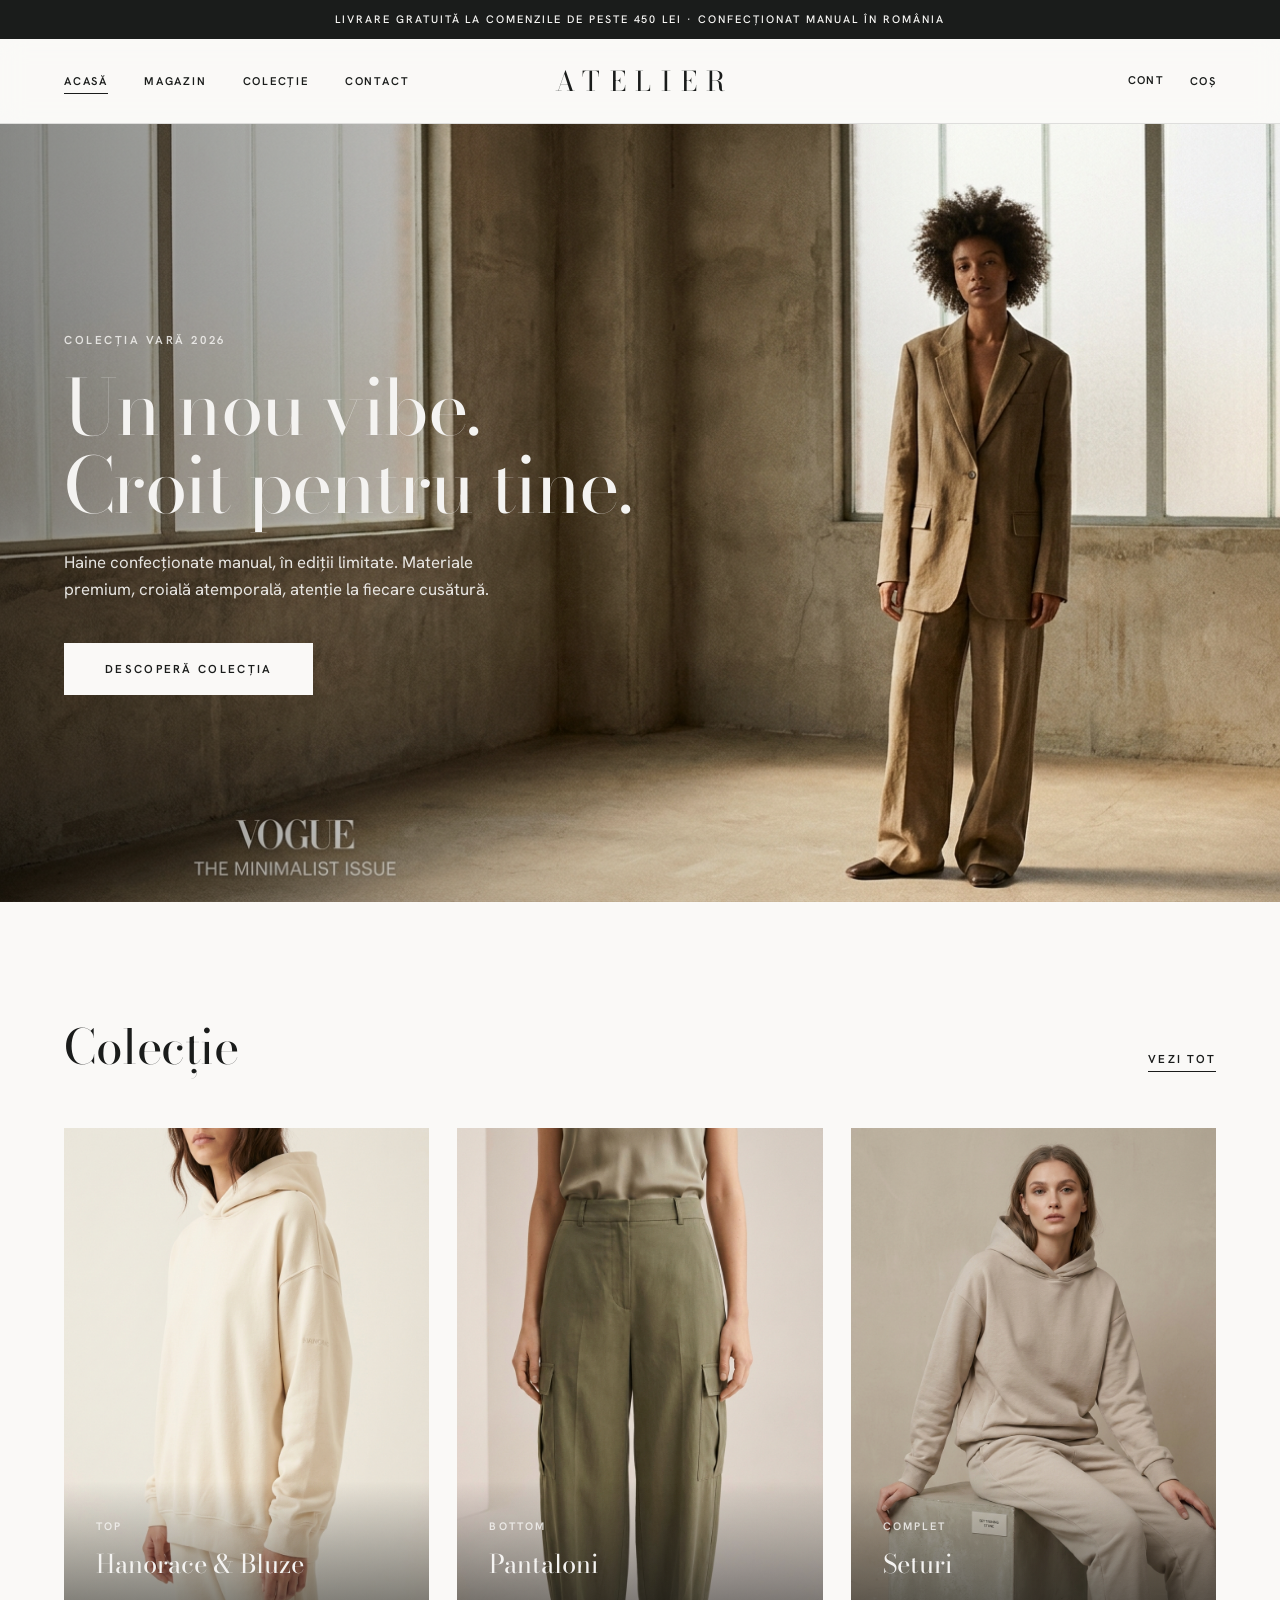
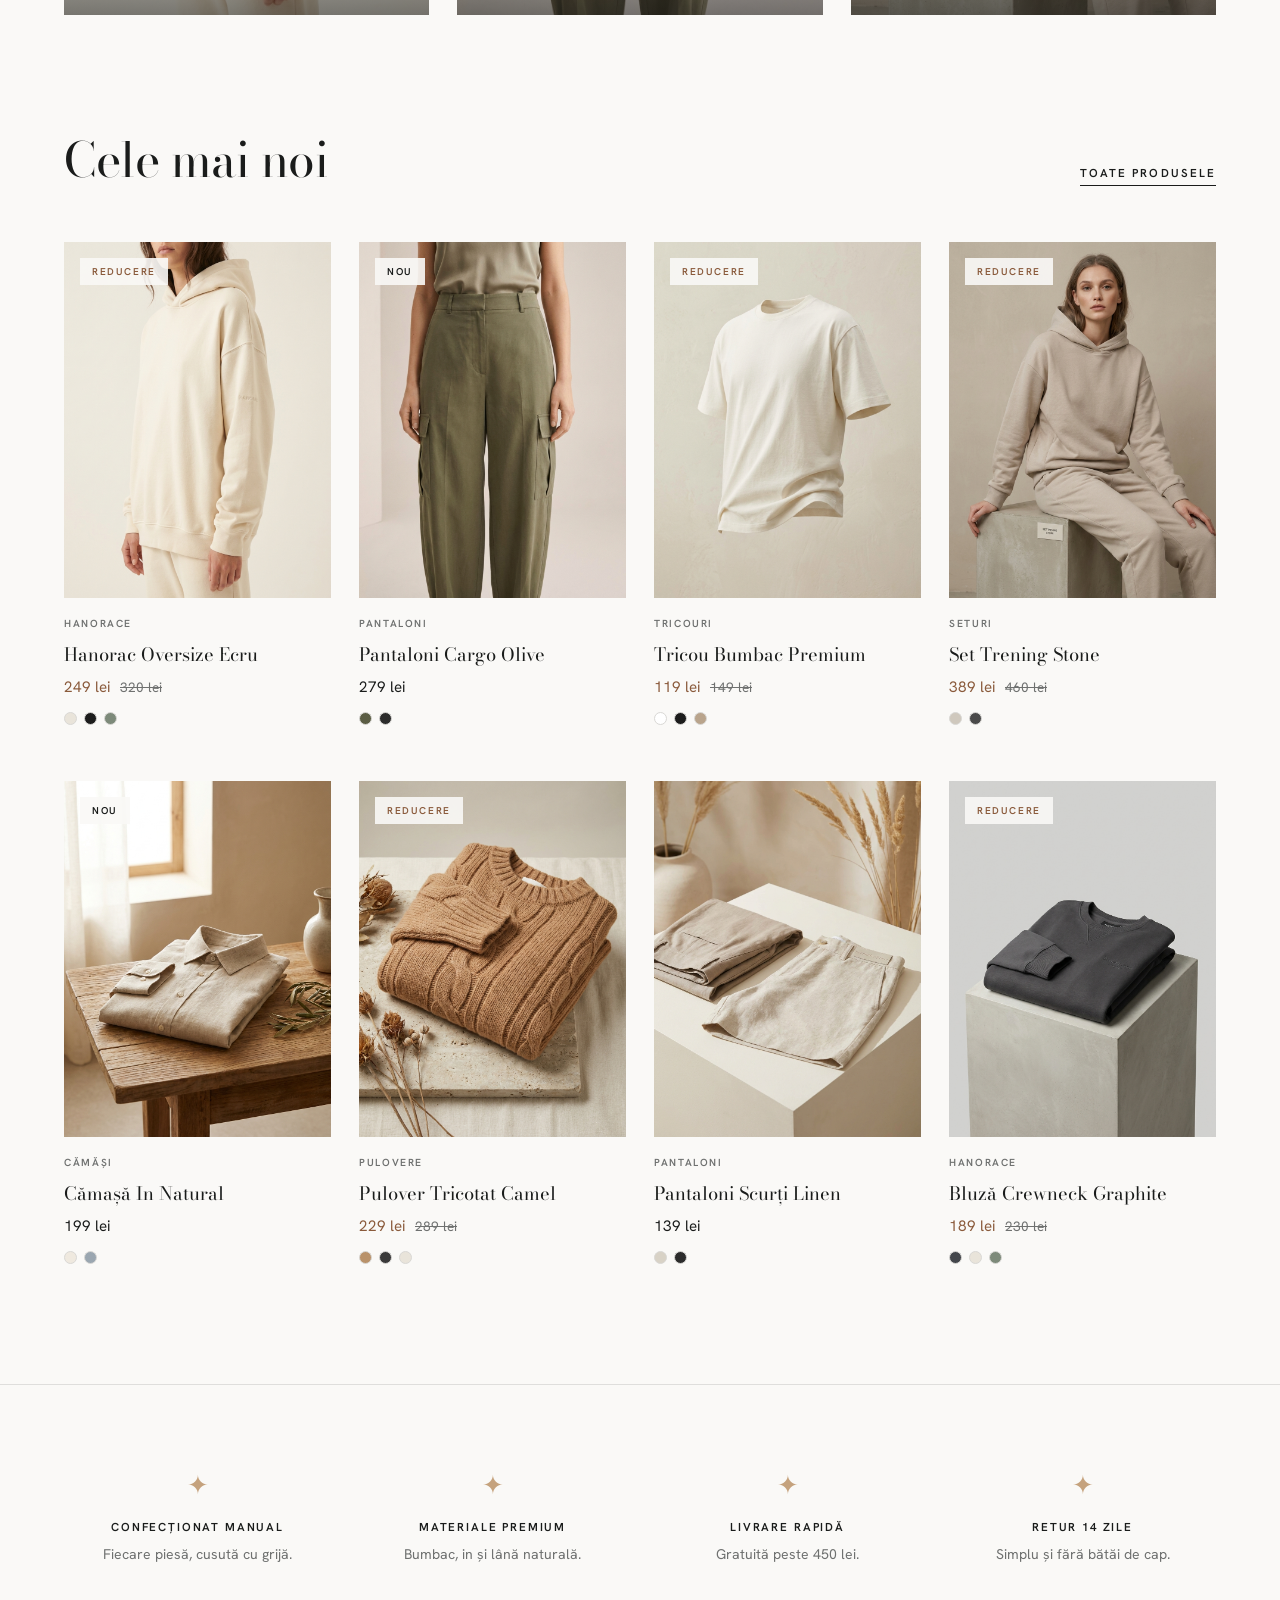
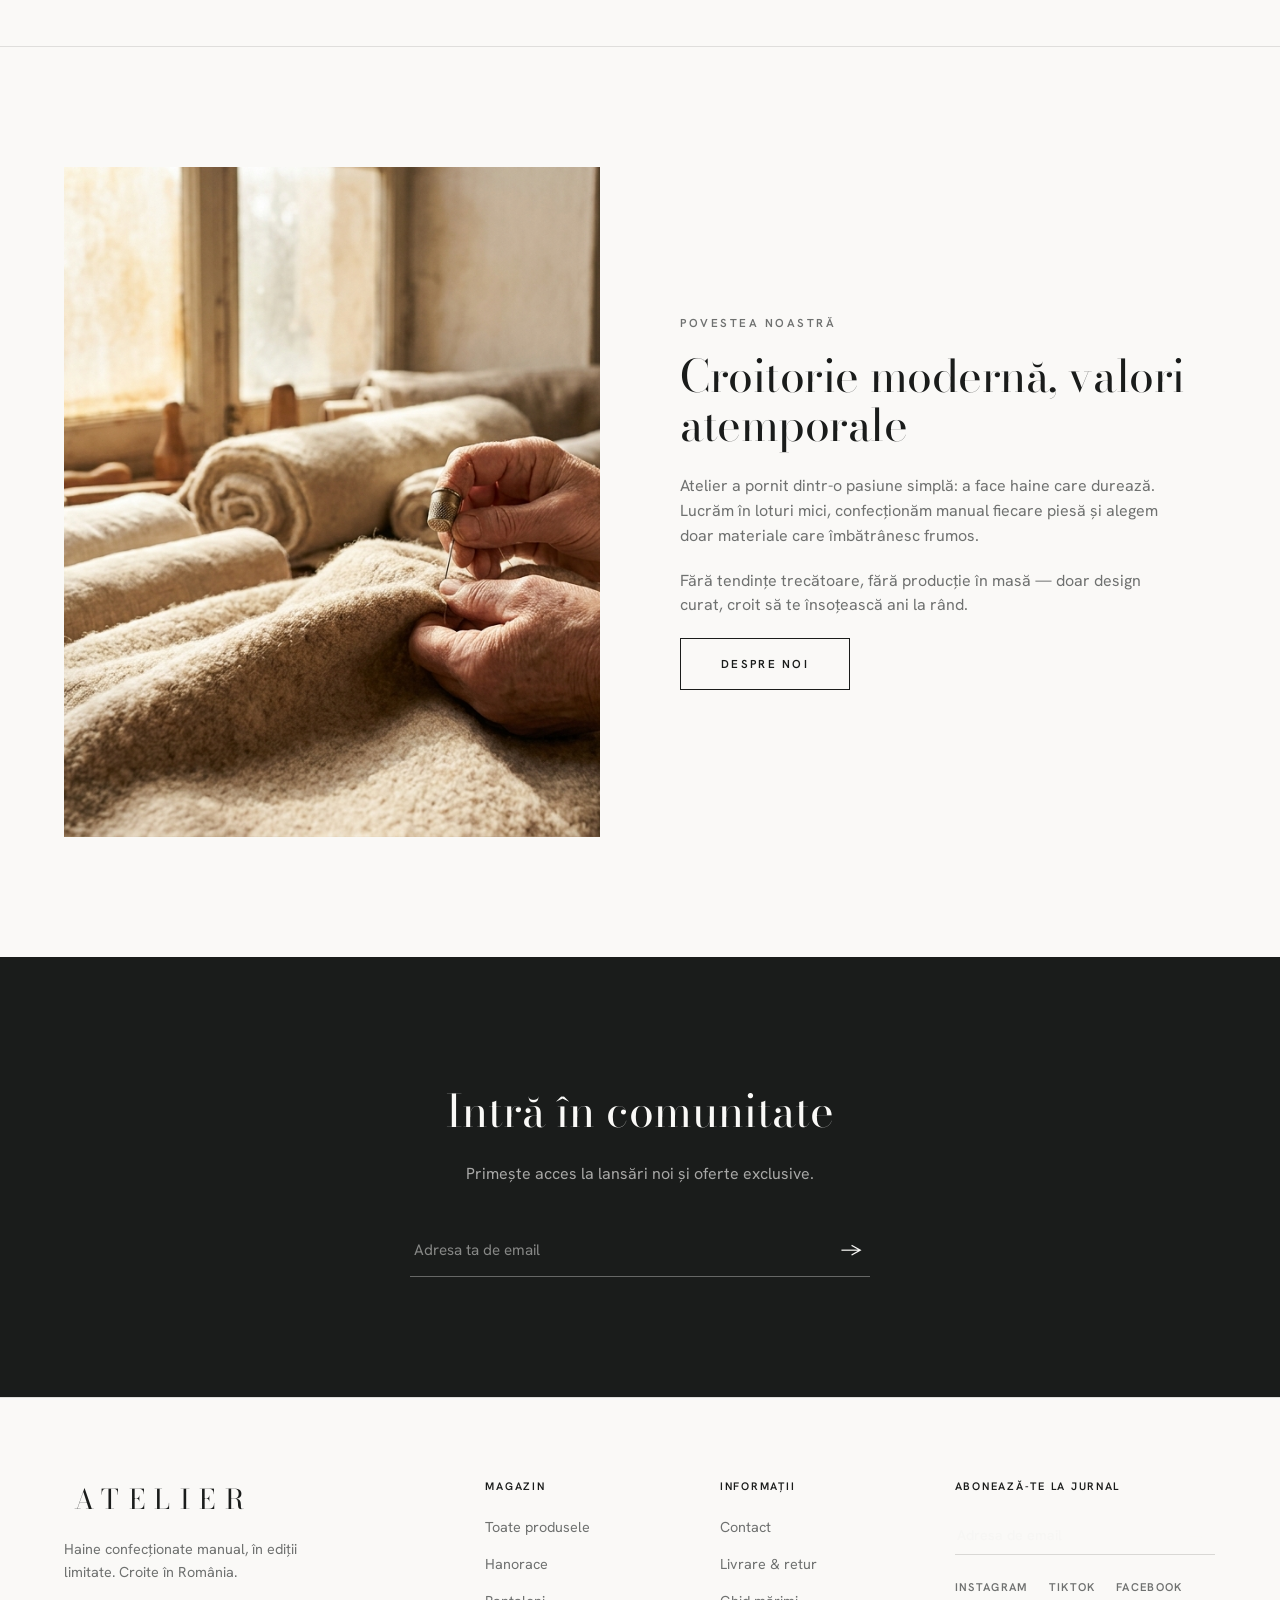
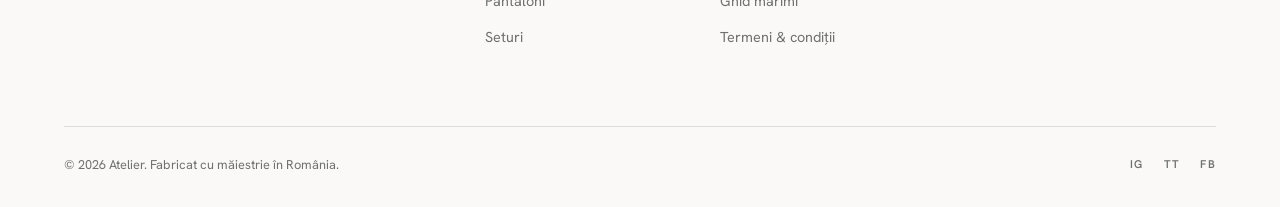
==== index.html @ ae687ff8 "Site Atelier - magazin de haine confectionate manual Design Quiet Luxury (Bodoni Moda + Hanken Grote" ====
<!DOCTYPE html>
<html lang="ro">
<head>
  <meta charset="UTF-8" />
  <meta name="viewport" content="width=device-width, initial-scale=1.0" />
  <title>ATELIER — Haine confecționate manual</title>
  <meta name="description" content="Haine confecționate manual, în ediții limitate. Quiet luxury, materiale premium, croială atemporală, fabricat în România." />
  <link rel="preconnect" href="https://fonts.googleapis.com" />
  <link rel="preconnect" href="https://fonts.gstatic.com" crossorigin />
  <link href="https://fonts.googleapis.com/css2?family=Bodoni+Moda:opsz,wght@6..96,400..700&family=Hanken+Grotesk:wght@400;500;600;700&display=swap" rel="stylesheet" />
  <link rel="stylesheet" href="css/style.css" />
</head>
<body>

  <div class="topbar">Livrare gratuită la comenzile de peste 450 lei · Confecționat manual în România</div>

  <header class="header">
    <div class="container nav">
      <button class="nav-toggle" aria-label="Meniu">☰</button>
      <nav>
        <ul class="nav-menu">
          <li><a href="index.html" class="active">Acasă</a></li>
          <li><a href="magazin.html">Magazin</a></li>
          <li><a href="index.html#colectie">Colecție</a></li>
          <li><a href="contact.html">Contact</a></li>
        </ul>
      </nav>
      <a href="index.html" class="logo">Atelier</a>
      <div class="nav-actions">
        <a href="#" aria-label="Cont">Cont</a>
        <button data-open-cart aria-label="Coș">Coș <span class="cart-count">0</span></button>
      </div>
    </div>
  </header>

  <!-- Hero -->
  <section class="hero">
    <div class="hero-img" style="background-image:url('images/hero.png')"></div>
    <div class="container">
      <div class="hero-content">
        <p class="eyebrow">Colecția Vară 2026</p>
        <h1 class="hero-title">Un nou vibe.<br>Croit pentru tine.</h1>
        <p class="hero-text">Haine confecționate manual, în ediții limitate. Materiale premium, croială atemporală, atenție la fiecare cusătură.</p>
        <a href="magazin.html" class="btn btn-on-dark">Descoperă colecția</a>
      </div>
    </div>
  </section>

  <!-- Categorii -->
  <section class="section" id="colectie">
    <div class="container">
      <div class="section-head">
        <h2 class="section-title">Colecție</h2>
        <a href="magazin.html" class="section-link">Vezi tot</a>
      </div>
      <div class="cat-grid">
        <a href="magazin.html" class="cat-card">
          <img src="images/p1-hanorac-ecru.png" alt="Hanorace & Bluze" />
          <div class="label"><span>Top</span><h3>Hanorace & Bluze</h3></div>
        </a>
        <a href="magazin.html" class="cat-card">
          <img src="images/p2-pantaloni-cargo-olive.png" alt="Pantaloni" />
          <div class="label"><span>Bottom</span><h3>Pantaloni</h3></div>
        </a>
        <a href="magazin.html" class="cat-card">
          <img src="images/p4-set-trening-stone.png" alt="Seturi" />
          <div class="label"><span>Complet</span><h3>Seturi</h3></div>
        </a>
      </div>
    </div>
  </section>

  <!-- Produse recomandate -->
  <section class="section" style="padding-top:0">
    <div class="container">
      <div class="section-head">
        <h2 class="section-title">Cele mai noi</h2>
        <a href="magazin.html" class="section-link">Toate produsele</a>
      </div>
      <div class="product-grid" id="featured-grid"></div>
    </div>
  </section>

  <!-- Bandă valori -->
  <section class="values">
    <div class="container" style="padding-top:64px;padding-bottom:64px">
      <div class="values-grid">
        <div class="value"><div class="ico">✦</div><h4>Confecționat manual</h4><p>Fiecare piesă, cusută cu grijă.</p></div>
        <div class="value"><div class="ico">✦</div><h4>Materiale premium</h4><p>Bumbac, in și lână naturală.</p></div>
        <div class="value"><div class="ico">✦</div><h4>Livrare rapidă</h4><p>Gratuită peste 450 lei.</p></div>
        <div class="value"><div class="ico">✦</div><h4>Retur 14 zile</h4><p>Simplu și fără bătăi de cap.</p></div>
      </div>
    </div>
  </section>

  <!-- Story -->
  <section class="section">
    <div class="container">
      <div class="story">
        <div class="story-media"><img src="images/atelier.png" alt="Atelierul nostru" /></div>
        <div class="story-text">
          <p class="eyebrow">Povestea noastră</p>
          <h2>Croitorie modernă, valori atemporale</h2>
          <p>Atelier a pornit dintr-o pasiune simplă: a face haine care durează. Lucrăm în loturi mici, confecționăm manual fiecare piesă și alegem doar materiale care îmbătrânesc frumos.</p>
          <p>Fără tendințe trecătoare, fără producție în masă — doar design curat, croit să te însoțească ani la rând.</p>
          <a href="contact.html" class="btn btn-light">Despre noi</a>
        </div>
      </div>
    </div>
  </section>

  <!-- Newsletter -->
  <section class="newsletter section">
    <div class="container">
      <h2 class="serif">Intră în comunitate</h2>
      <p>Primește acces la lansări noi și oferte exclusive.</p>
      <form class="newsletter-form">
        <input type="email" placeholder="Adresa ta de email" required />
        <button type="submit" aria-label="Abonează-te">→</button>
      </form>
    </div>
  </section>

  <!-- Footer -->
  <footer class="footer">
    <div class="container">
      <div class="footer-grid">
        <div class="footer-brand">
          <a href="index.html" class="logo">Atelier</a>
          <p>Haine confecționate manual, în ediții limitate. Croite în România.</p>
        </div>
        <div class="footer-col">
          <h4>Magazin</h4>
          <ul>
            <li><a href="magazin.html">Toate produsele</a></li>
            <li><a href="magazin.html">Hanorace</a></li>
            <li><a href="magazin.html">Pantaloni</a></li>
            <li><a href="magazin.html">Seturi</a></li>
          </ul>
        </div>
        <div class="footer-col">
          <h4>Informații</h4>
          <ul>
            <li><a href="contact.html">Contact</a></li>
            <li><a href="#">Livrare & retur</a></li>
            <li><a href="#">Ghid mărimi</a></li>
            <li><a href="#">Termeni & condiții</a></li>
          </ul>
        </div>
        <div class="footer-col">
          <h4>Abonează-te la jurnal</h4>
          <form class="newsletter-form footer-news-form">
            <input type="email" placeholder="Adresa de email" required />
            <button type="submit" aria-label="Abonează-te">→</button>
          </form>
          <div class="socials" style="margin-top:24px">
            <a href="#">Instagram</a><a href="#">TikTok</a><a href="#">Facebook</a>
          </div>
        </div>
      </div>
      <div class="footer-bottom">
        <span>© 2026 Atelier. Fabricat cu măiestrie în România.</span>
        <div class="socials"><a href="#">IG</a><a href="#">TT</a><a href="#">FB</a></div>
      </div>
    </div>
  </footer>

  <!-- Coș -->
  <div class="cart-overlay" id="cart-overlay" data-close-cart></div>
  <aside class="cart-drawer" id="cart-drawer" aria-label="Coș de cumpărături">
    <div class="cart-header">
      <h3>Coșul tău</h3>
      <button class="cart-close" data-close-cart aria-label="Închide">×</button>
    </div>
    <div class="cart-items" id="cart-items"></div>
    <div class="cart-footer">
      <div class="cart-total"><span>Total</span><span class="amount" id="cart-total">0 lei</span></div>
      <button class="btn btn-dark" id="checkout-btn">Finalizează comanda</button>
    </div>
  </aside>

  <script src="js/products.js"></script>
  <script src="js/main.js"></script>
</body>
</html>
---- css/style.css ----
/* =========================================================
   ATELIER — Quiet Luxury Editorial
   Design premium minimalist. Editează variabilele în :root.
   Fonturi: Bodoni Moda (titluri) + Hanken Grotesk (text/UI).
   ========================================================= */

:root {
  /* Culori */
  --color-bg: #faf9f7;          /* ecru */
  --color-bg-alt: #f1f0ee;      /* stone deschis */
  --color-panel: #efeeec;
  --color-text: #1a1c1b;        /* charcoal */
  --color-muted: #6f7170;
  --color-line: #d9d8d5;
  --color-line-soft: rgba(26, 28, 27, 0.12);
  --color-accent: #c5a27d;      /* camel */
  --color-olive: #8b8d7e;
  --color-dark: #1a1c1b;
  --color-sale: #8a5a3b;

  /* Tipografie */
  --font-serif: "Bodoni Moda", Georgia, "Times New Roman", serif;
  --font-sans: "Hanken Grotesk", -apple-system, "Segoe UI", sans-serif;
  --fs-base: 16px;

  /* Spațiere */
  --container: 1440px;
  --pad-x: 64px;
  --gap: 28px;
  --section-pad: 120px;

  /* Tranziții */
  --ease: 0.4s cubic-bezier(0.22, 1, 0.36, 1);
}

/* ----------------------- Reset ----------------------- */
*,
*::before,
*::after { box-sizing: border-box; margin: 0; padding: 0; }

html { font-size: var(--fs-base); scroll-behavior: smooth; }

body {
  font-family: var(--font-sans);
  color: var(--color-text);
  background: var(--color-bg);
  line-height: 1.55;
  -webkit-font-smoothing: antialiased;
  text-rendering: optimizeLegibility;
}

img { max-width: 100%; display: block; }
a { color: inherit; text-decoration: none; }
ul { list-style: none; }
button { font-family: inherit; cursor: pointer; border: none; background: none; color: inherit; }

/* ----------------------- Utilitare ----------------------- */
.container {
  width: 100%;
  max-width: var(--container);
  margin: 0 auto;
  padding: 0 var(--pad-x);
}

.section { padding: var(--section-pad) 0; }

.serif { font-family: var(--font-serif); font-weight: 400; }

.eyebrow {
  font-size: 0.72rem;
  font-weight: 600;
  letter-spacing: 0.22em;
  text-transform: uppercase;
  color: var(--color-muted);
}

.section-head {
  display: flex;
  align-items: flex-end;
  justify-content: space-between;
  margin-bottom: 56px;
  flex-wrap: wrap;
  gap: 16px;
}
.section-title {
  font-family: var(--font-serif);
  font-weight: 400;
  font-size: clamp(2rem, 4vw, 3rem);
  line-height: 1.05;
  letter-spacing: -0.01em;
}
.section-link {
  font-size: 0.72rem;
  font-weight: 600;
  letter-spacing: 0.18em;
  text-transform: uppercase;
  position: relative;
  padding-bottom: 4px;
}
.section-link::after {
  content: "";
  position: absolute;
  left: 0; bottom: 0;
  width: 100%; height: 1px;
  background: var(--color-text);
  transform: scaleX(1);
  transform-origin: right;
  transition: transform var(--ease);
}
.section-link:hover::after { transform: scaleX(0); }

/* ----------------------- Butoane ----------------------- */
.btn {
  display: inline-block;
  padding: 16px 40px;
  font-size: 0.72rem;
  font-weight: 600;
  letter-spacing: 0.2em;
  text-transform: uppercase;
  border: 1px solid var(--color-text);
  transition: background var(--ease), color var(--ease);
}
.btn-dark { background: var(--color-text); color: var(--color-bg); }
.btn-dark:hover { background: transparent; color: var(--color-text); }
.btn-light { background: transparent; color: var(--color-text); }
.btn-light:hover { background: var(--color-text); color: var(--color-bg); }
.btn-on-dark {
  background: var(--color-bg);
  color: var(--color-text);
  border-color: var(--color-bg);
}
.btn-on-dark:hover { background: transparent; color: var(--color-bg); }

/* ----------------------- Bara superioară (promo) ----------------------- */
.topbar {
  background: var(--color-text);
  color: var(--color-bg);
  text-align: center;
  font-size: 0.68rem;
  font-weight: 500;
  letter-spacing: 0.18em;
  text-transform: uppercase;
  padding: 11px 16px;
}

/* ----------------------- Header (logo centrat) ----------------------- */
.header {
  position: sticky;
  top: 0;
  z-index: 50;
  background: rgba(250, 249, 247, 0.85);
  backdrop-filter: blur(12px);
  border-bottom: 1px solid var(--color-line-soft);
}
.nav {
  display: grid;
  grid-template-columns: 1fr auto 1fr;
  align-items: center;
  height: 84px;
}
.nav-menu {
  display: flex;
  gap: 36px;
  justify-self: start;
}
.nav-menu a {
  font-size: 0.7rem;
  font-weight: 600;
  letter-spacing: 0.16em;
  text-transform: uppercase;
  position: relative;
  padding: 6px 0;
  transition: opacity var(--ease);
}
.nav-menu a::after {
  content: "";
  position: absolute;
  left: 0; bottom: 0;
  width: 0; height: 1px;
  background: var(--color-text);
  transition: width var(--ease);
}
.nav-menu a:hover::after,
.nav-menu a.active::after { width: 100%; }

.logo {
  font-family: var(--font-serif);
  font-weight: 400;
  font-size: 1.7rem;
  letter-spacing: 0.35em;
  text-transform: uppercase;
  text-indent: 0.35em;
  justify-self: center;
}

.nav-actions {
  display: flex;
  align-items: center;
  gap: 26px;
  justify-self: end;
}
.nav-actions button,
.nav-actions a {
  font-size: 0.7rem;
  font-weight: 600;
  letter-spacing: 0.12em;
  text-transform: uppercase;
  display: flex;
  align-items: center;
  gap: 7px;
  transition: opacity var(--ease);
}
.nav-actions button:hover,
.nav-actions a:hover { opacity: 0.55; }
.cart-count {
  font-size: 0.62rem;
  color: var(--color-muted);
}
.nav-toggle { display: none; font-size: 1.4rem; justify-self: start; }

/* ----------------------- Hero ----------------------- */
.hero {
  position: relative;
  height: calc(100vh - 84px - 38px);
  min-height: 560px;
  max-height: 820px;
  display: flex;
  align-items: center;
  overflow: hidden;
  background: var(--color-bg-alt);
}
.hero-img {
  position: absolute;
  inset: 0;
  background-size: cover;
  background-position: center 30%;
}
.hero-img::after {
  content: "";
  position: absolute;
  inset: 0;
  background: linear-gradient(90deg, rgba(0,0,0,0.45) 0%, rgba(0,0,0,0.15) 45%, transparent 75%);
}
.hero-content {
  position: relative;
  z-index: 2;
  max-width: 620px;
  color: #f4f3f1;
}
.hero-content .eyebrow { color: rgba(244, 243, 241, 0.85); }
.hero-title {
  font-family: var(--font-serif);
  font-weight: 400;
  font-size: clamp(2.8rem, 6vw, 5rem);
  line-height: 1.02;
  letter-spacing: -0.02em;
  margin: 20px 0 24px;
}
.hero-text {
  font-size: 1.05rem;
  line-height: 1.6;
  margin-bottom: 40px;
  max-width: 440px;
  color: rgba(244, 243, 241, 0.92);
}

/* ----------------------- Categorii ----------------------- */
.cat-grid {
  display: grid;
  grid-template-columns: repeat(3, 1fr);
  gap: var(--gap);
}
.cat-card {
  position: relative;
  aspect-ratio: 3 / 4;
  overflow: hidden;
  background: var(--color-bg-alt);
}
.cat-card img {
  position: absolute;
  inset: 0;
  width: 100%; height: 100%;
  object-fit: cover;
  transition: transform 0.9s var(--ease);
}
.cat-card:hover img { transform: scale(1.05); }
.cat-card .label {
  position: absolute;
  left: 0; bottom: 0;
  width: 100%;
  padding: 32px;
  background: linear-gradient(transparent, rgba(26,28,27,0.55));
  color: #f4f3f1;
}
.cat-card .label span {
  font-size: 0.68rem;
  font-weight: 600;
  letter-spacing: 0.2em;
  text-transform: uppercase;
  opacity: 0.85;
}
.cat-card .label h3 {
  font-family: var(--font-serif);
  font-weight: 400;
  font-size: 1.6rem;
  margin-top: 6px;
}

/* ----------------------- Grilă produse ----------------------- */
.product-grid {
  display: grid;
  grid-template-columns: repeat(4, 1fr);
  gap: 56px var(--gap);
}
.product-card { position: relative; }
.product-media {
  position: relative;
  aspect-ratio: 3 / 4;
  background: var(--color-bg-alt);
  overflow: hidden;
  margin-bottom: 18px;
}
.product-media img {
  position: absolute;
  inset: 0;
  width: 100%; height: 100%;
  object-fit: cover;
  transition: transform 0.9s var(--ease), opacity var(--ease);
}
.product-card:hover .product-media img { transform: scale(1.04); }
.product-media .ph {
  position: absolute;
  inset: 0;
  display: flex;
  align-items: center;
  justify-content: center;
  color: var(--color-muted);
  font-size: 0.75rem;
  letter-spacing: 0.1em;
  text-transform: uppercase;
  text-align: center;
  padding: 16px;
}
.badge {
  position: absolute;
  top: 16px;
  left: 16px;
  z-index: 2;
  font-size: 0.62rem;
  font-weight: 600;
  letter-spacing: 0.16em;
  text-transform: uppercase;
  color: var(--color-text);
  background: rgba(250, 249, 247, 0.9);
  padding: 6px 12px;
}
.badge.sale { color: var(--color-sale); }
.product-add {
  position: absolute;
  left: 16px;
  right: 16px;
  bottom: 16px;
  background: var(--color-text);
  color: var(--color-bg);
  text-align: center;
  padding: 14px;
  font-size: 0.66rem;
  font-weight: 600;
  letter-spacing: 0.18em;
  text-transform: uppercase;
  opacity: 0;
  transform: translateY(10px);
  transition: opacity var(--ease), transform var(--ease);
}
.product-card:hover .product-add { opacity: 1; transform: translateY(0); }

.product-info { text-align: left; }
.product-cat {
  font-size: 0.64rem;
  font-weight: 600;
  letter-spacing: 0.16em;
  text-transform: uppercase;
  color: var(--color-muted);
  margin-bottom: 8px;
}
.product-info h3 {
  font-family: var(--font-serif);
  font-weight: 400;
  font-size: 1.15rem;
  margin-bottom: 8px;
}
.product-price {
  font-size: 0.95rem;
  display: flex;
  gap: 10px;
  align-items: baseline;
}
.product-price .old {
  color: var(--color-muted);
  text-decoration: line-through;
  font-size: 0.85rem;
}
.product-price .sale { color: var(--color-sale); }
.swatches { display: flex; gap: 7px; margin-top: 12px; }
.swatch {
  width: 13px; height: 13px;
  border-radius: 50%;
  border: 1px solid var(--color-line);
}

/* ----------------------- Bandă valori ----------------------- */
.values {
  border-top: 1px solid var(--color-line-soft);
  border-bottom: 1px solid var(--color-line-soft);
}
.values-grid {
  display: grid;
  grid-template-columns: repeat(4, 1fr);
  gap: var(--gap);
}
.value { text-align: center; padding: 16px; }
.value .ico {
  font-family: var(--font-serif);
  font-size: 1.6rem;
  color: var(--color-accent);
  margin-bottom: 14px;
}
.value h4 {
  font-size: 0.72rem;
  font-weight: 600;
  letter-spacing: 0.16em;
  text-transform: uppercase;
  margin-bottom: 8px;
}
.value p { font-size: 0.88rem; color: var(--color-muted); }

/* ----------------------- Story / Despre ----------------------- */
.story {
  display: grid;
  grid-template-columns: 1fr 1fr;
  align-items: center;
  gap: 80px;
}
.story-media { aspect-ratio: 4 / 5; overflow: hidden; background: var(--color-bg-alt); }
.story-media img { width: 100%; height: 100%; object-fit: cover; }
.story-text h2 {
  font-family: var(--font-serif);
  font-weight: 400;
  font-size: clamp(2rem, 3.5vw, 2.8rem);
  line-height: 1.1;
  letter-spacing: -0.01em;
  margin: 18px 0 24px;
}
.story-text p { color: var(--color-muted); margin-bottom: 20px; max-width: 480px; }

/* ----------------------- Newsletter ----------------------- */
.newsletter {
  background: var(--color-text);
  color: var(--color-bg);
  text-align: center;
}
.newsletter h2 {
  font-family: var(--font-serif);
  font-weight: 400;
  font-size: clamp(2rem, 3.5vw, 2.8rem);
  margin-bottom: 16px;
}
.newsletter p { color: rgba(244, 243, 241, 0.65); margin-bottom: 36px; }
.newsletter-form {
  display: flex;
  max-width: 460px;
  margin: 0 auto;
  border-bottom: 1px solid rgba(244, 243, 241, 0.35);
}
.newsletter-form input {
  flex: 1;
  padding: 14px 4px;
  border: none;
  background: transparent;
  color: var(--color-bg);
  font-family: inherit;
  font-size: 0.95rem;
}
.newsletter-form input::placeholder { color: rgba(244, 243, 241, 0.5); }
.newsletter-form input:focus { outline: none; }
.newsletter-form button {
  padding: 14px 8px;
  color: var(--color-bg);
  font-size: 1.2rem;
}

/* ----------------------- Footer ----------------------- */
.footer {
  background: var(--color-bg);
  border-top: 1px solid var(--color-line-soft);
  padding: 80px 0 32px;
}
.footer-grid {
  display: grid;
  grid-template-columns: 2fr 1fr 1fr 1.4fr;
  gap: 48px;
  margin-bottom: 64px;
}
.footer-brand .logo { justify-self: start; margin-bottom: 18px; display: inline-block; }
.footer-brand p { color: var(--color-muted); font-size: 0.9rem; max-width: 280px; }
.footer-col h4 {
  font-size: 0.68rem;
  font-weight: 600;
  letter-spacing: 0.16em;
  text-transform: uppercase;
  margin-bottom: 20px;
}
.footer-col ul li { margin-bottom: 12px; }
.footer-col a { font-size: 0.9rem; color: var(--color-muted); transition: color var(--ease); }
.footer-col a:hover { color: var(--color-text); }
.footer-news-form {
  display: flex;
  border-bottom: 1px solid var(--color-line);
  max-width: 260px;
}
.footer-news-form input {
  flex: 1;
  padding: 8px 2px;
  border: none;
  background: transparent;
  font-family: inherit;
  font-size: 0.88rem;
  color: var(--color-text);
}
.footer-news-form input:focus { outline: none; }
.footer-news-form button { padding: 8px; font-size: 1.1rem; }
.footer-bottom {
  display: flex;
  justify-content: space-between;
  align-items: center;
  padding-top: 28px;
  border-top: 1px solid var(--color-line-soft);
  font-size: 0.8rem;
  color: var(--color-muted);
  flex-wrap: wrap;
  gap: 12px;
}
.socials { display: flex; gap: 20px; }
.socials a { font-size: 0.7rem; font-weight: 600; letter-spacing: 0.12em; text-transform: uppercase; }

/* ----------------------- Coș (drawer) ----------------------- */
.cart-overlay {
  position: fixed; inset: 0;
  background: rgba(26, 28, 27, 0.4);
  backdrop-filter: blur(2px);
  opacity: 0; visibility: hidden;
  transition: opacity var(--ease);
  z-index: 100;
}
.cart-overlay.open { opacity: 1; visibility: visible; }
.cart-drawer {
  position: fixed; top: 0; right: 0;
  width: 420px; max-width: 92vw; height: 100%;
  background: var(--color-bg);
  z-index: 101;
  transform: translateX(100%);
  transition: transform var(--ease);
  display: flex;
  flex-direction: column;
}
.cart-drawer.open { transform: translateX(0); }
.cart-header {
  display: flex;
  justify-content: space-between;
  align-items: center;
  padding: 28px;
  border-bottom: 1px solid var(--color-line-soft);
}
.cart-header h3 {
  font-size: 0.78rem;
  font-weight: 600;
  letter-spacing: 0.18em;
  text-transform: uppercase;
}
.cart-close { font-size: 1.6rem; line-height: 1; }
.cart-items { flex: 1; overflow-y: auto; padding: 12px 28px; }
.cart-item {
  display: grid;
  grid-template-columns: 64px 1fr auto;
  gap: 16px;
  padding: 20px 0;
  border-bottom: 1px solid var(--color-line-soft);
}
.cart-item .thumb { width: 64px; height: 82px; object-fit: cover; background: var(--color-bg-alt); }
.cart-item h4 { font-family: var(--font-serif); font-weight: 400; font-size: 1rem; margin-bottom: 5px; }
.cart-item .meta { font-size: 0.78rem; color: var(--color-muted); }
.cart-item .qty { display: flex; align-items: center; gap: 10px; margin-top: 12px; font-size: 0.9rem; }
.cart-item .qty button {
  width: 26px; height: 26px;
  border: 1px solid var(--color-line);
  font-size: 0.9rem;
  transition: border-color var(--ease);
}
.cart-item .qty button:hover { border-color: var(--color-text); }
.cart-item .remove {
  font-size: 0.68rem;
  letter-spacing: 0.1em;
  text-transform: uppercase;
  color: var(--color-muted);
  align-self: start;
  transition: color var(--ease);
}
.cart-item .remove:hover { color: var(--color-sale); }
.cart-empty { text-align: center; color: var(--color-muted); padding: 80px 0; font-size: 0.92rem; }
.cart-footer { padding: 28px; border-top: 1px solid var(--color-line-soft); }
.cart-total {
  display: flex;
  justify-content: space-between;
  align-items: baseline;
  font-size: 0.95rem;
  margin-bottom: 20px;
}
.cart-total .amount { font-family: var(--font-serif); font-size: 1.4rem; }
.cart-footer .btn { width: 100%; text-align: center; }

/* ----------------------- Antet pagini ----------------------- */
.page-head { text-align: center; padding: 80px 0 24px; }
.page-head h1 {
  font-family: var(--font-serif);
  font-weight: 400;
  font-size: clamp(2.6rem, 6vw, 4.5rem);
  line-height: 1.02;
  letter-spacing: -0.01em;
}
.page-head p { color: var(--color-muted); margin-top: 14px; max-width: 480px; margin-left: auto; margin-right: auto; }

/* ----------------------- Filtre shop ----------------------- */
.filters {
  display: flex;
  gap: 28px;
  flex-wrap: wrap;
  justify-content: center;
  margin: 40px 0 64px;
}
.filter-btn {
  font-size: 0.7rem;
  font-weight: 600;
  letter-spacing: 0.16em;
  text-transform: uppercase;
  color: var(--color-muted);
  padding-bottom: 6px;
  position: relative;
  transition: color var(--ease);
}
.filter-btn::after {
  content: "";
  position: absolute;
  left: 0; bottom: 0;
  width: 0; height: 1px;
  background: var(--color-text);
  transition: width var(--ease);
}
.filter-btn:hover { color: var(--color-text); }
.filter-btn.active { color: var(--color-text); }
.filter-btn.active::after { width: 100%; }

/* ----------------------- Pagina contact ----------------------- */
.contact-grid {
  display: grid;
  grid-template-columns: 1fr 1fr;
  gap: 80px;
  padding: 40px 0 var(--section-pad);
}
.contact-left h1 {
  font-family: var(--font-serif);
  font-weight: 400;
  font-size: clamp(2.6rem, 6vw, 4.5rem);
  line-height: 1.02;
  letter-spacing: -0.02em;
  margin-bottom: 24px;
}
.contact-left > p { color: var(--color-muted); max-width: 380px; margin-bottom: 40px; }
.contact-info .block { margin-bottom: 28px; }
.contact-info h4 {
  font-size: 0.66rem;
  font-weight: 600;
  letter-spacing: 0.18em;
  text-transform: uppercase;
  color: var(--color-muted);
  margin-bottom: 8px;
}
.contact-info p { font-size: 0.98rem; }
.contact-form-wrap { background: var(--color-panel); padding: 48px; }
.form-row { margin-bottom: 32px; }
.form-row label {
  display: block;
  font-size: 0.64rem;
  font-weight: 600;
  letter-spacing: 0.18em;
  text-transform: uppercase;
  color: var(--color-muted);
  margin-bottom: 12px;
}
.form-row input,
.form-row textarea {
  width: 100%;
  padding: 8px 0;
  border: none;
  border-bottom: 1px solid var(--color-line);
  background: transparent;
  font-family: inherit;
  font-size: 1rem;
  color: var(--color-text);
}
.form-row input:focus,
.form-row textarea:focus { outline: none; border-color: var(--color-text); }
.form-row textarea { resize: vertical; min-height: 90px; }

/* ----------------------- Toast ----------------------- */
.toast {
  position: fixed;
  bottom: 28px;
  left: 50%;
  transform: translateX(-50%) translateY(120px);
  background: var(--color-text);
  color: var(--color-bg);
  padding: 16px 28px;
  font-size: 0.8rem;
  letter-spacing: 0.08em;
  z-index: 200;
  transition: transform var(--ease);
}
.toast.show { transform: translateX(-50%) translateY(0); }

/* ----------------------- Responsive ----------------------- */
@media (max-width: 1100px) {
  :root { --pad-x: 40px; --section-pad: 96px; }
  .product-grid { grid-template-columns: repeat(3, 1fr); }
  .footer-grid { grid-template-columns: 1fr 1fr; }
}

@media (max-width: 860px) {
  :root { --pad-x: 24px; --section-pad: 72px; }
  .nav { grid-template-columns: 1fr auto 1fr; height: 70px; }
  .nav-menu {
    position: fixed;
    top: 70px; left: 0;
    width: 100%;
    background: var(--color-bg);
    flex-direction: column;
    gap: 0;
    padding: 8px 24px 16px;
    border-bottom: 1px solid var(--color-line-soft);
    transform: translateY(-130%);
    transition: transform var(--ease);
    z-index: 40;
  }
  .nav-menu.open { transform: translateY(0); }
  .nav-menu a { padding: 16px 0; border-bottom: 1px solid var(--color-line-soft); }
  .nav-toggle { display: block; }
  .logo { font-size: 1.4rem; }
  .nav-actions { gap: 18px; }
  .story { grid-template-columns: 1fr; gap: 40px; }
  .contact-grid { grid-template-columns: 1fr; gap: 48px; }
  .contact-form-wrap { padding: 32px 24px; }
  .cat-grid { grid-template-columns: 1fr; }
  .product-grid { grid-template-columns: repeat(2, 1fr); gap: 40px 20px; }
  .values-grid { grid-template-columns: 1fr 1fr; gap: 40px 16px; }
  .footer-grid { grid-template-columns: 1fr; gap: 36px; }
  .newsletter-form { flex-direction: row; }
}

@media (max-width: 460px) {
  .product-grid { grid-template-columns: 1fr; }
  .nav-actions a[aria-label="Cont"] { display: none; }
}
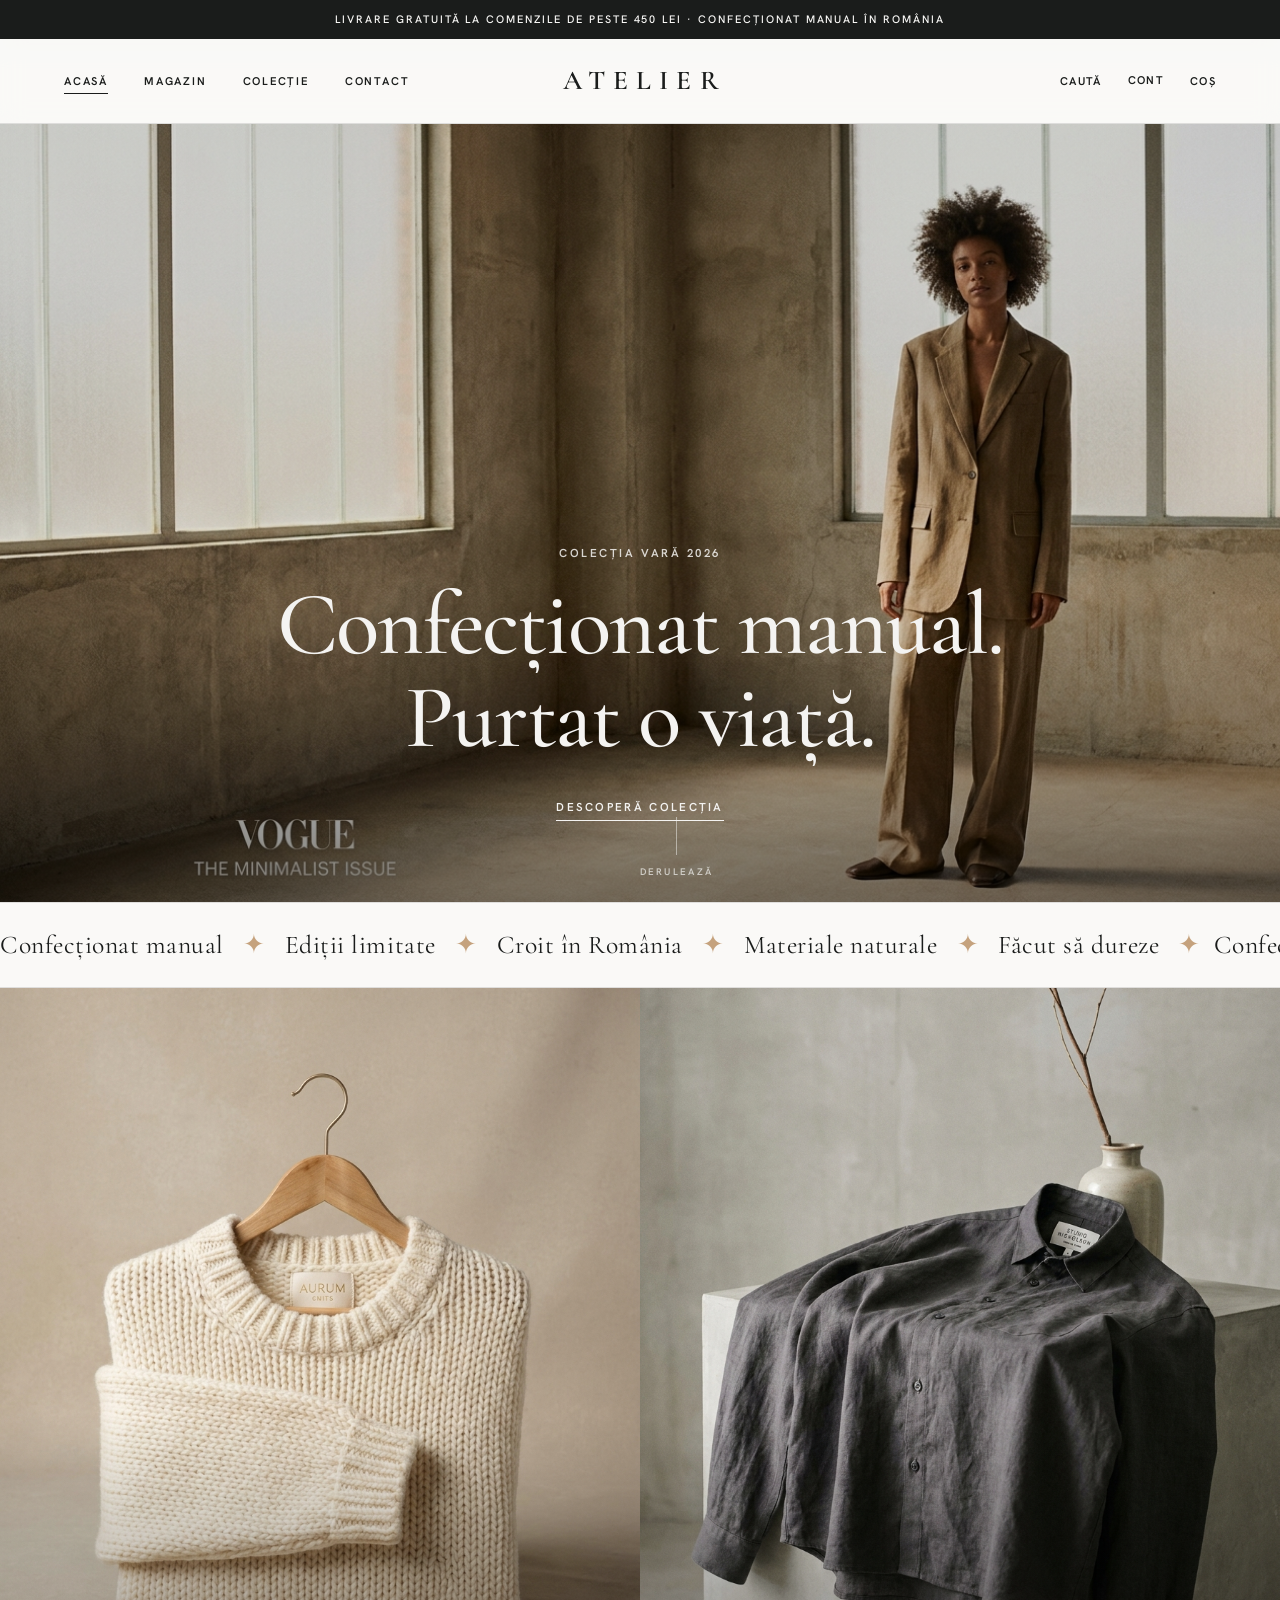
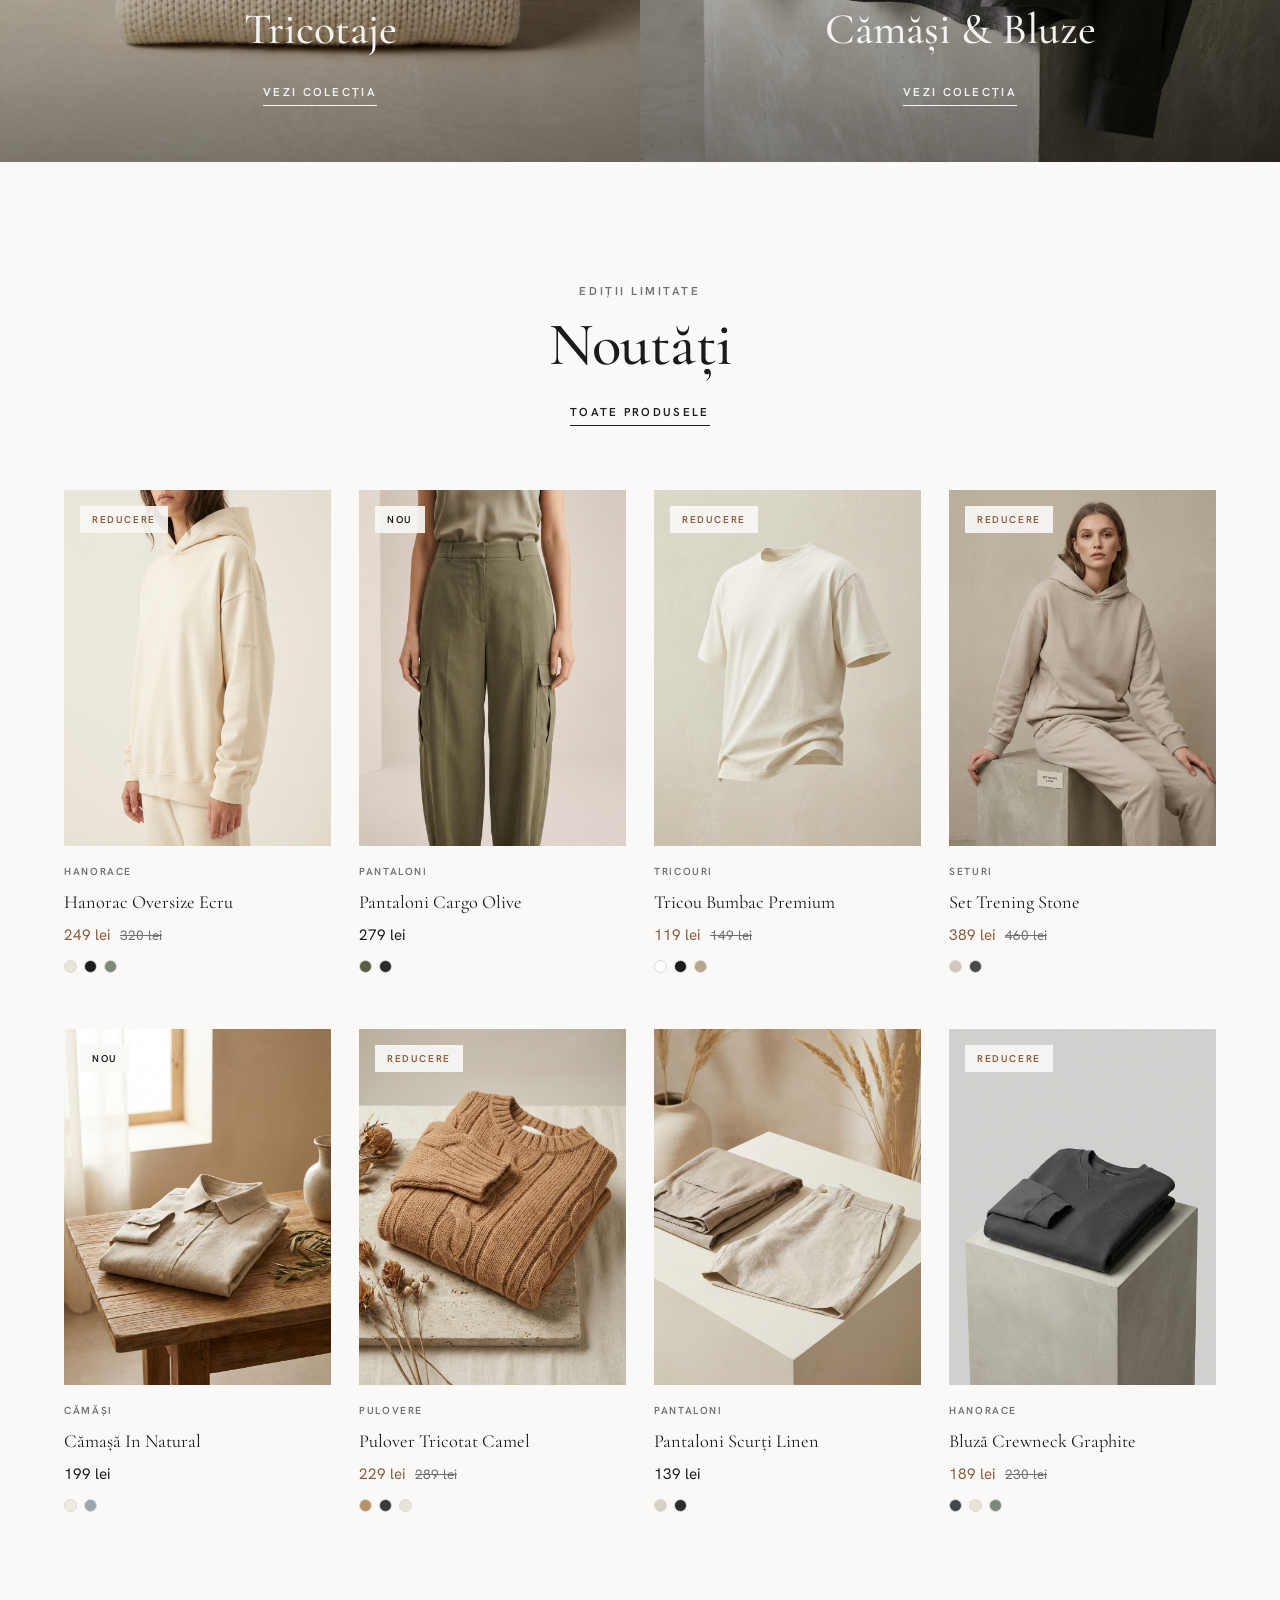
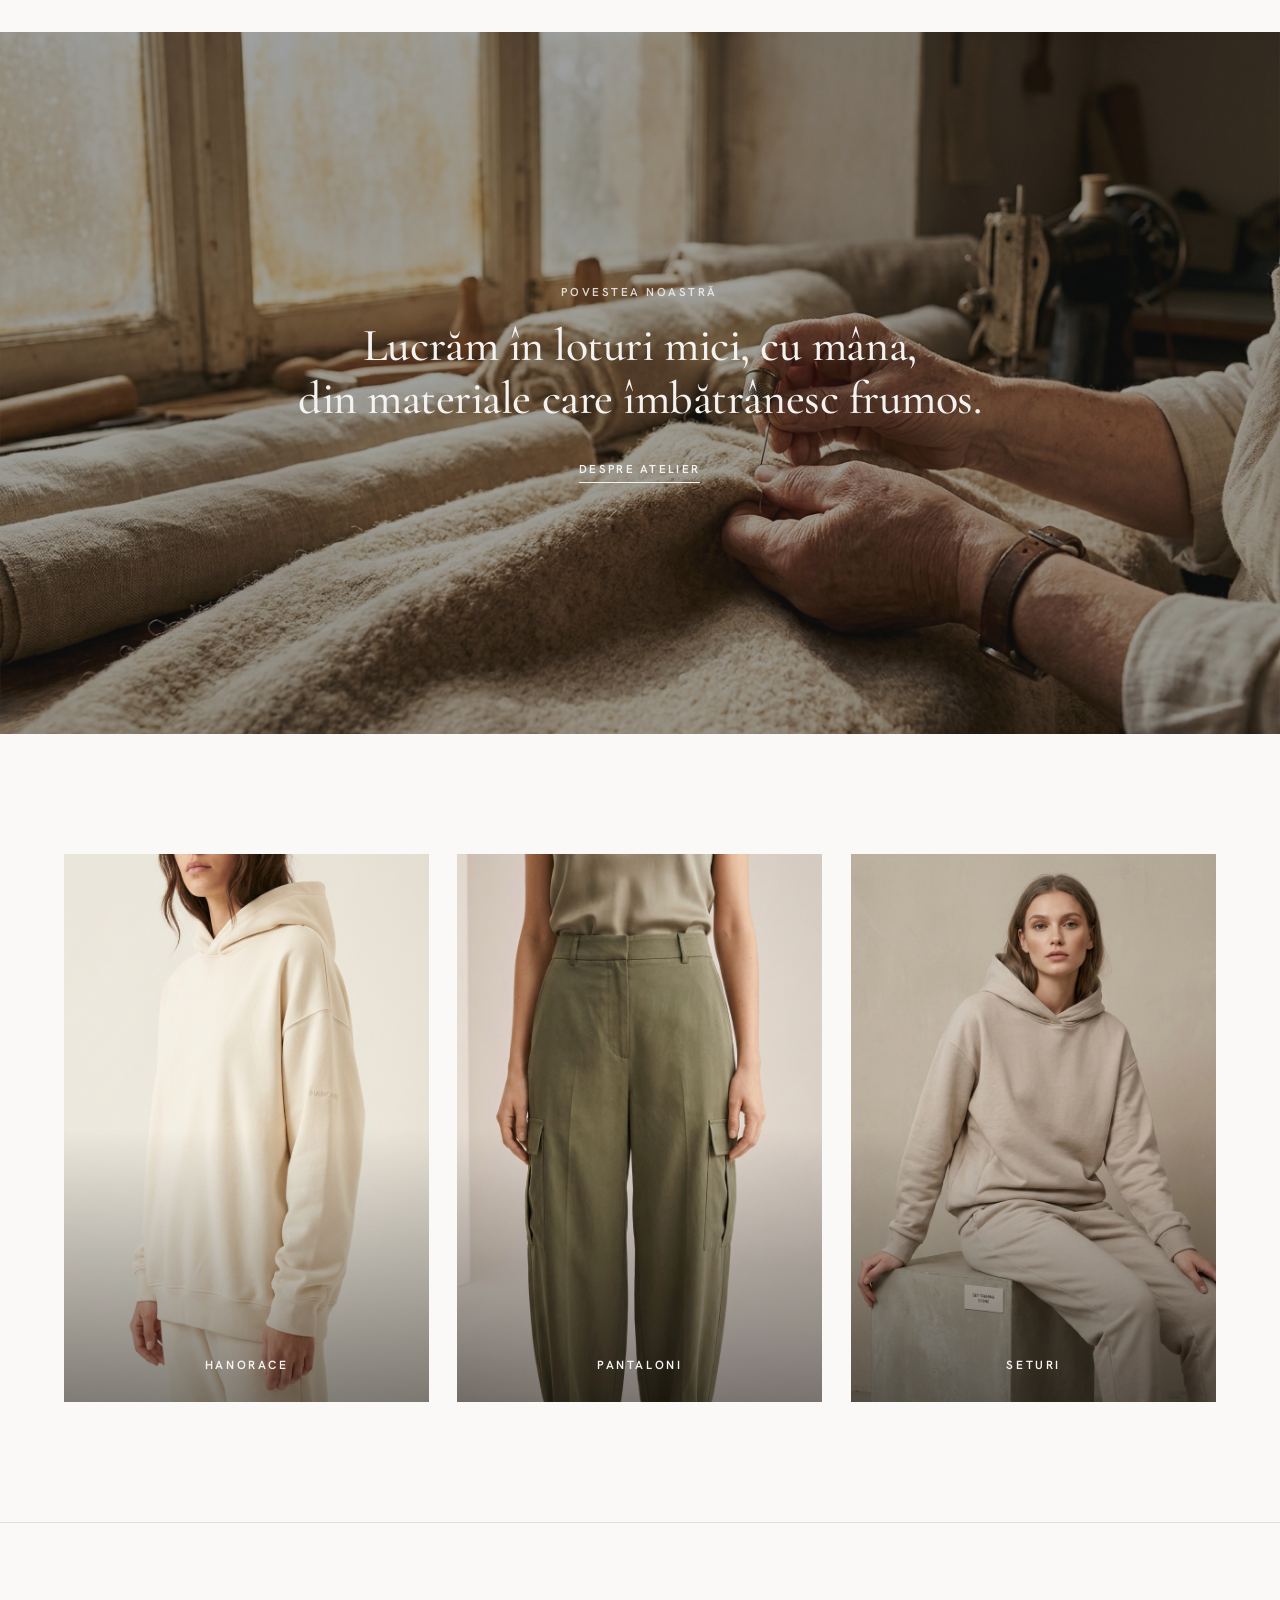
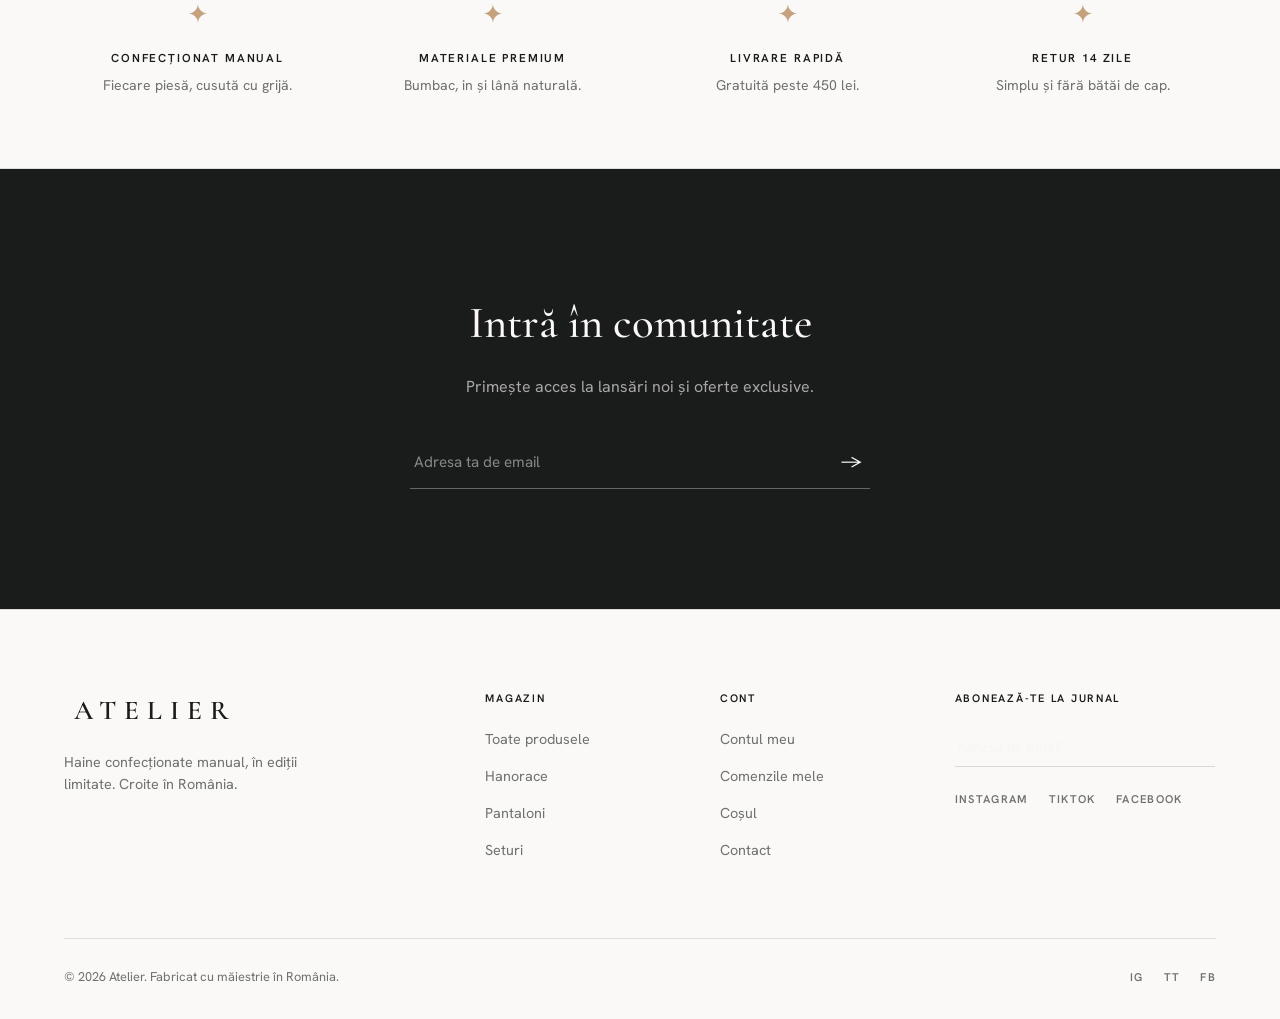
==== commit 00c7d7c2: "Actualizare magazin: pagini noi, stiluri, animatii si autentificare" ====
--- a/index.html
+++ b/index.html
@@ -7,179 +7,121 @@
   <meta name="description" content="Haine confecționate manual, în ediții limitate. Quiet luxury, materiale premium, croială atemporală, fabricat în România." />
   <link rel="preconnect" href="https://fonts.googleapis.com" />
   <link rel="preconnect" href="https://fonts.gstatic.com" crossorigin />
-  <link href="https://fonts.googleapis.com/css2?family=Bodoni+Moda:opsz,wght@6..96,400..700&family=Hanken+Grotesk:wght@400;500;600;700&display=swap" rel="stylesheet" />
-  <link rel="stylesheet" href="css/style.css" />
+  <link href="https://fonts.googleapis.com/css2?family=Cormorant+Garamond:wght@400;500;600;700&family=Hanken+Grotesk:wght@400;500;600;700&display=swap" rel="stylesheet" />
+  <link rel="stylesheet" href="css/style.css?v=11" />
 </head>
-<body>
+<body data-page="acasa">
 
-  <div class="topbar">Livrare gratuită la comenzile de peste 450 lei · Confecționat manual în România</div>
+  <!-- Hero editorial fullscreen -->
+  <section class="hero hero--editorial">
+    <div class="hero-img" style="background-image:url('images/hero.png')"></div>
+    <div class="hero-inner">
+      <p class="eyebrow hero-eyebrow">Colecția Vară 2026</p>
+      <h1 class="hero-title">
+        <span class="line"><span>Confecționat manual.</span></span>
+        <span class="line"><span>Purtat o viață.</span></span>
+      </h1>
+      <a href="magazin.html" class="text-link text-link--light hero-cta">Descoperă colecția</a>
+    </div>
+    <span class="hero-scroll" aria-hidden="true"><i></i>Derulează</span>
+  </section>
 
-  <header class="header">
-    <div class="container nav">
-      <button class="nav-toggle" aria-label="Meniu">☰</button>
-      <nav>
-        <ul class="nav-menu">
-          <li><a href="index.html" class="active">Acasă</a></li>
-          <li><a href="magazin.html">Magazin</a></li>
-          <li><a href="index.html#colectie">Colecție</a></li>
-          <li><a href="contact.html">Contact</a></li>
-        </ul>
-      </nav>
-      <a href="index.html" class="logo">Atelier</a>
-      <div class="nav-actions">
-        <a href="#" aria-label="Cont">Cont</a>
-        <button data-open-cart aria-label="Coș">Coș <span class="cart-count">0</span></button>
+  <!-- Marquee cald -->
+  <div class="marquee" aria-hidden="true">
+    <div class="marquee-track">
+      <span>Confecționat manual <i>✦</i> Ediții limitate <i>✦</i> Croit în România <i>✦</i> Materiale naturale <i>✦</i> Făcut să dureze <i>✦</i></span>
+      <span>Confecționat manual <i>✦</i> Ediții limitate <i>✦</i> Croit în România <i>✦</i> Materiale naturale <i>✦</i> Făcut să dureze <i>✦</i></span>
+    </div>
+  </div>
+
+  <!-- Split editorial: două panouri full-height -->
+  <section class="ed-split" data-stagger="160">
+    <a href="magazin.html" class="ed-pane reveal-clip" data-reveal>
+      <img src="images/p12-pulover-lana-off-white.png" alt="Tricotaje" />
+      <div class="ed-pane-cap">
+        <h2>Tricotaje</h2>
+        <span class="text-link text-link--light">Vezi colecția</span>
       </div>
-    </div>
-  </header>
+    </a>
+    <a href="magazin.html" class="ed-pane reveal-clip" data-reveal>
+      <img src="images/p11-camasa-oversize-charcoal.png" alt="Cămăși & Bluze" />
+      <div class="ed-pane-cap">
+        <h2>Cămăși &amp; Bluze</h2>
+        <span class="text-link text-link--light">Vezi colecția</span>
+      </div>
+    </a>
+  </section>
 
-  <!-- Hero -->
-  <section class="hero">
-    <div class="hero-img" style="background-image:url('images/hero.png')"></div>
+  <!-- Noutăți -->
+  <section class="section ed-section">
     <div class="container">
-      <div class="hero-content">
-        <p class="eyebrow">Colecția Vară 2026</p>
-        <h1 class="hero-title">Un nou vibe.<br>Croit pentru tine.</h1>
-        <p class="hero-text">Haine confecționate manual, în ediții limitate. Materiale premium, croială atemporală, atenție la fiecare cusătură.</p>
-        <a href="magazin.html" class="btn btn-on-dark">Descoperă colecția</a>
+      <div class="ed-head" data-stagger="120">
+        <p class="eyebrow" data-reveal>Ediții limitate</p>
+        <h2 class="ed-title" data-reveal>Noutăți</h2>
+        <a href="magazin.html" class="text-link" data-reveal>Toate produsele</a>
       </div>
+      <div class="product-grid" id="featured-grid"></div>
     </div>
   </section>
 
-  <!-- Categorii -->
-  <section class="section" id="colectie">
+  <!-- Bandă editorială: atelierul -->
+  <section class="ed-banner">
+    <img src="images/atelier.png" alt="Atelierul nostru" />
+    <div class="ed-banner-inner" data-stagger="120">
+      <p class="eyebrow ed-banner-eyebrow" data-reveal>Povestea noastră</p>
+      <h2 data-reveal>Lucrăm în loturi mici, cu mâna,<br>din materiale care îmbătrânesc frumos.</h2>
+      <a href="contact.html" class="text-link text-link--light" data-reveal>Despre atelier</a>
+    </div>
+  </section>
+
+  <!-- Strip categorii: portrete -->
+  <section class="section ed-section">
     <div class="container">
-      <div class="section-head">
-        <h2 class="section-title">Colecție</h2>
-        <a href="magazin.html" class="section-link">Vezi tot</a>
-      </div>
-      <div class="cat-grid">
-        <a href="magazin.html" class="cat-card">
-          <img src="images/p1-hanorac-ecru.png" alt="Hanorace & Bluze" />
-          <div class="label"><span>Top</span><h3>Hanorace & Bluze</h3></div>
+      <div class="ed-cats" data-stagger="120">
+        <a href="magazin.html" class="ed-cat reveal-clip" data-reveal>
+          <img src="images/p1-hanorac-ecru.png" alt="Hanorace" />
+          <span class="ed-cat-label">Hanorace</span>
         </a>
-        <a href="magazin.html" class="cat-card">
+        <a href="magazin.html" class="ed-cat reveal-clip" data-reveal>
           <img src="images/p2-pantaloni-cargo-olive.png" alt="Pantaloni" />
-          <div class="label"><span>Bottom</span><h3>Pantaloni</h3></div>
+          <span class="ed-cat-label">Pantaloni</span>
         </a>
-        <a href="magazin.html" class="cat-card">
+        <a href="magazin.html" class="ed-cat reveal-clip" data-reveal>
           <img src="images/p4-set-trening-stone.png" alt="Seturi" />
-          <div class="label"><span>Complet</span><h3>Seturi</h3></div>
+          <span class="ed-cat-label">Seturi</span>
         </a>
       </div>
     </div>
   </section>
 
-  <!-- Produse recomandate -->
-  <section class="section" style="padding-top:0">
-    <div class="container">
-      <div class="section-head">
-        <h2 class="section-title">Cele mai noi</h2>
-        <a href="magazin.html" class="section-link">Toate produsele</a>
-      </div>
-      <div class="product-grid" id="featured-grid"></div>
-    </div>
-  </section>
-
   <!-- Bandă valori -->
   <section class="values">
-    <div class="container" style="padding-top:64px;padding-bottom:64px">
-      <div class="values-grid">
-        <div class="value"><div class="ico">✦</div><h4>Confecționat manual</h4><p>Fiecare piesă, cusută cu grijă.</p></div>
-        <div class="value"><div class="ico">✦</div><h4>Materiale premium</h4><p>Bumbac, in și lână naturală.</p></div>
-        <div class="value"><div class="ico">✦</div><h4>Livrare rapidă</h4><p>Gratuită peste 450 lei.</p></div>
-        <div class="value"><div class="ico">✦</div><h4>Retur 14 zile</h4><p>Simplu și fără bătăi de cap.</p></div>
-      </div>
-    </div>
-  </section>
-
-  <!-- Story -->
-  <section class="section">
-    <div class="container">
-      <div class="story">
-        <div class="story-media"><img src="images/atelier.png" alt="Atelierul nostru" /></div>
-        <div class="story-text">
-          <p class="eyebrow">Povestea noastră</p>
-          <h2>Croitorie modernă, valori atemporale</h2>
-          <p>Atelier a pornit dintr-o pasiune simplă: a face haine care durează. Lucrăm în loturi mici, confecționăm manual fiecare piesă și alegem doar materiale care îmbătrânesc frumos.</p>
-          <p>Fără tendințe trecătoare, fără producție în masă — doar design curat, croit să te însoțească ani la rând.</p>
-          <a href="contact.html" class="btn btn-light">Despre noi</a>
-        </div>
+    <div class="container" style="padding-top:56px;padding-bottom:56px">
+      <div class="values-grid" data-stagger="110">
+        <div class="value" data-reveal><div class="ico">✦</div><h4>Confecționat manual</h4><p>Fiecare piesă, cusută cu grijă.</p></div>
+        <div class="value" data-reveal><div class="ico">✦</div><h4>Materiale premium</h4><p>Bumbac, in și lână naturală.</p></div>
+        <div class="value" data-reveal><div class="ico">✦</div><h4>Livrare rapidă</h4><p>Gratuită peste 450 lei.</p></div>
+        <div class="value" data-reveal><div class="ico">✦</div><h4>Retur 14 zile</h4><p>Simplu și fără bătăi de cap.</p></div>
       </div>
     </div>
   </section>
 
   <!-- Newsletter -->
   <section class="newsletter section">
-    <div class="container">
-      <h2 class="serif">Intră în comunitate</h2>
-      <p>Primește acces la lansări noi și oferte exclusive.</p>
-      <form class="newsletter-form">
+    <div class="container" data-stagger="120">
+      <h2 class="serif" data-reveal>Intră în comunitate</h2>
+      <p data-reveal>Primește acces la lansări noi și oferte exclusive.</p>
+      <form class="newsletter-form" data-reveal>
         <input type="email" placeholder="Adresa ta de email" required />
         <button type="submit" aria-label="Abonează-te">→</button>
       </form>
     </div>
   </section>
 
-  <!-- Footer -->
-  <footer class="footer">
-    <div class="container">
-      <div class="footer-grid">
-        <div class="footer-brand">
-          <a href="index.html" class="logo">Atelier</a>
-          <p>Haine confecționate manual, în ediții limitate. Croite în România.</p>
-        </div>
-        <div class="footer-col">
-          <h4>Magazin</h4>
-          <ul>
-            <li><a href="magazin.html">Toate produsele</a></li>
-            <li><a href="magazin.html">Hanorace</a></li>
-            <li><a href="magazin.html">Pantaloni</a></li>
-            <li><a href="magazin.html">Seturi</a></li>
-          </ul>
-        </div>
-        <div class="footer-col">
-          <h4>Informații</h4>
-          <ul>
-            <li><a href="contact.html">Contact</a></li>
-            <li><a href="#">Livrare & retur</a></li>
-            <li><a href="#">Ghid mărimi</a></li>
-            <li><a href="#">Termeni & condiții</a></li>
-          </ul>
-        </div>
-        <div class="footer-col">
-          <h4>Abonează-te la jurnal</h4>
-          <form class="newsletter-form footer-news-form">
-            <input type="email" placeholder="Adresa de email" required />
-            <button type="submit" aria-label="Abonează-te">→</button>
-          </form>
-          <div class="socials" style="margin-top:24px">
-            <a href="#">Instagram</a><a href="#">TikTok</a><a href="#">Facebook</a>
-          </div>
-        </div>
-      </div>
-      <div class="footer-bottom">
-        <span>© 2026 Atelier. Fabricat cu măiestrie în România.</span>
-        <div class="socials"><a href="#">IG</a><a href="#">TT</a><a href="#">FB</a></div>
-      </div>
-    </div>
-  </footer>
-
-  <!-- Coș -->
-  <div class="cart-overlay" id="cart-overlay" data-close-cart></div>
-  <aside class="cart-drawer" id="cart-drawer" aria-label="Coș de cumpărături">
-    <div class="cart-header">
-      <h3>Coșul tău</h3>
-      <button class="cart-close" data-close-cart aria-label="Închide">×</button>
-    </div>
-    <div class="cart-items" id="cart-items"></div>
-    <div class="cart-footer">
-      <div class="cart-total"><span>Total</span><span class="amount" id="cart-total">0 lei</span></div>
-      <button class="btn btn-dark" id="checkout-btn">Finalizează comanda</button>
-    </div>
-  </aside>
-
-  <script src="js/products.js"></script>
-  <script src="js/main.js"></script>
+  <script src="js/products.js?v=11"></script>
+  <script src="js/auth.js?v=11"></script>
+  <script src="js/layout.js?v=11"></script>
+  <script src="js/main.js?v=11"></script>
+  <script src="js/anim.js?v=11"></script>
 </body>
 </html>
--- a/css/style.css
+++ b/css/style.css
@@ -19,7 +19,7 @@
   --color-sale: #8a5a3b;
 
   /* Tipografie */
-  --font-serif: "Bodoni Moda", Georgia, "Times New Roman", serif;
+  --font-serif: "Cormorant Garamond", Georgia, "Times New Roman", serif;
   --font-sans: "Hanken Grotesk", -apple-system, "Segoe UI", sans-serif;
   --fs-base: 16px;
 
@@ -767,5 +767,947 @@
 
 @media (max-width: 460px) {
   .product-grid { grid-template-columns: 1fr; }
-  .nav-actions a[aria-label="Cont"] { display: none; }
-}
+}
+
+/* =========================================================
+   CĂUTARE / CONT / COȘ / CHECKOUT  (funcții adăugate)
+   ========================================================= */
+
+/* ----------------------- Search overlay ----------------------- */
+.search-overlay {
+  position: fixed;
+  inset: 0;
+  z-index: 120;
+  background: rgba(26, 28, 27, 0.4);
+  backdrop-filter: blur(4px);
+  opacity: 0;
+  visibility: hidden;
+  transition: opacity var(--ease);
+}
+.search-overlay.open { opacity: 1; visibility: visible; }
+.search-panel {
+  background: var(--color-bg);
+  padding: 32px 0 48px;
+  max-height: 90vh;
+  overflow-y: auto;
+  transform: translateY(-16px);
+  transition: transform var(--ease);
+}
+.search-overlay.open .search-panel { transform: translateY(0); }
+.search-bar {
+  display: flex;
+  align-items: center;
+  gap: 16px;
+  border-bottom: 1px solid var(--color-text);
+  padding-bottom: 12px;
+}
+.search-bar input {
+  flex: 1;
+  border: none;
+  background: transparent;
+  font-family: var(--font-serif);
+  font-size: clamp(1.4rem, 3vw, 2.2rem);
+  color: var(--color-text);
+}
+.search-bar input:focus { outline: none; }
+.search-bar input::placeholder { color: var(--color-line); }
+.search-close { font-size: 1.8rem; line-height: 1; color: var(--color-muted); }
+.search-hint {
+  font-size: 0.72rem;
+  letter-spacing: 0.14em;
+  text-transform: uppercase;
+  color: var(--color-muted);
+  margin: 24px 0 32px;
+}
+.search-results { gap: 40px var(--gap); }
+
+/* ----------------------- Pagina cont ----------------------- */
+.account-wrap { padding: 64px 0 var(--section-pad); min-height: 50vh; }
+.auth-grid {
+  display: grid;
+  grid-template-columns: 1fr 1fr;
+  gap: 32px;
+  max-width: 900px;
+  margin: 0 auto;
+}
+.auth-card { background: var(--color-panel); padding: 48px; }
+.auth-card h2 { font-size: 1.8rem; margin-bottom: 6px; }
+.auth-sub { color: var(--color-muted); font-size: 0.9rem; margin-bottom: 32px; }
+.form-error { color: var(--color-error, #ba1a1a); font-size: 0.82rem; min-height: 18px; margin-bottom: 8px; }
+
+/* dashboard */
+.dash-head {
+  display: flex;
+  justify-content: space-between;
+  align-items: flex-start;
+  gap: 24px;
+  padding-bottom: 40px;
+  border-bottom: 1px solid var(--color-line-soft);
+  margin-bottom: 48px;
+  flex-wrap: wrap;
+}
+.dash-head h1 { font-size: clamp(2rem, 4vw, 3rem); line-height: 1.05; margin-top: 6px; }
+.dash-email { color: var(--color-muted); margin-top: 8px; }
+.orders-list { display: flex; flex-direction: column; gap: 16px; }
+.order-card { border: 1px solid var(--color-line-soft); padding: 24px; }
+.order-top {
+  display: flex;
+  justify-content: space-between;
+  align-items: baseline;
+  margin-bottom: 12px;
+  gap: 12px;
+  flex-wrap: wrap;
+}
+.order-id { font-weight: 600; letter-spacing: 0.04em; margin-right: 14px; }
+.order-date { color: var(--color-muted); font-size: 0.85rem; }
+.order-status {
+  font-size: 0.64rem;
+  font-weight: 600;
+  letter-spacing: 0.14em;
+  text-transform: uppercase;
+  color: var(--color-accent);
+  border: 1px solid var(--color-accent);
+  padding: 4px 10px;
+}
+.order-items { color: var(--color-muted); font-size: 0.9rem; margin-bottom: 16px; }
+.order-bottom {
+  display: flex;
+  justify-content: space-between;
+  align-items: baseline;
+  padding-top: 14px;
+  border-top: 1px solid var(--color-line-soft);
+  font-size: 0.88rem;
+}
+.order-total { font-family: var(--font-serif); font-size: 1.2rem; }
+
+/* ----------------------- Pagina coș ----------------------- */
+.cart-empty-page { text-align: center; padding: 80px 0 120px; }
+.cart-empty-page p { color: var(--color-muted); margin-bottom: 28px; font-size: 1rem; }
+.cartp-grid { display: grid; grid-template-columns: 1.7fr 1fr; gap: 64px; align-items: start; }
+.cartp-list { display: flex; flex-direction: column; }
+.cartp-item {
+  display: grid;
+  grid-template-columns: 96px 1fr auto auto auto;
+  gap: 24px;
+  align-items: center;
+  padding: 24px 0;
+  border-bottom: 1px solid var(--color-line-soft);
+}
+.cartp-media { width: 96px; height: 120px; overflow: hidden; background: var(--color-bg-alt); }
+.cartp-media img { width: 100%; height: 100%; object-fit: cover; }
+.cartp-info h3 { font-size: 1.15rem; margin: 4px 0; }
+.cartp-price { color: var(--color-muted); font-size: 0.9rem; }
+.cartp-qty { display: flex; align-items: center; gap: 12px; }
+.cartp-qty button {
+  width: 30px; height: 30px;
+  border: 1px solid var(--color-line);
+  font-size: 1rem;
+  transition: border-color var(--ease);
+}
+.cartp-qty button:hover { border-color: var(--color-text); }
+.cartp-line-total { font-family: var(--font-serif); font-size: 1.1rem; min-width: 90px; text-align: right; }
+.cartp-remove { font-size: 1.4rem; color: var(--color-muted); line-height: 1; transition: color var(--ease); }
+.cartp-remove:hover { color: var(--color-sale); }
+.cartp-summary { background: var(--color-panel); padding: 36px; position: sticky; top: 110px; }
+.cartp-summary h3 { font-size: 1.4rem; margin-bottom: 24px; }
+.sum-row { display: flex; justify-content: space-between; font-size: 0.92rem; margin-bottom: 14px; }
+.sum-total {
+  border-top: 1px solid var(--color-line);
+  padding-top: 18px;
+  margin-top: 18px;
+  font-size: 1rem;
+}
+.sum-total .amount { font-family: var(--font-serif); font-size: 1.4rem; }
+.ship-note { font-size: 0.78rem; color: var(--color-accent); margin: -4px 0 14px; }
+.cartp-continue {
+  display: block;
+  text-align: center;
+  margin-top: 18px;
+  font-size: 0.72rem;
+  font-weight: 600;
+  letter-spacing: 0.14em;
+  text-transform: uppercase;
+  color: var(--color-muted);
+  transition: color var(--ease);
+}
+.cartp-continue:hover { color: var(--color-text); }
+
+/* ----------------------- Checkout ----------------------- */
+.checkout-grid { display: grid; grid-template-columns: 1.4fr 1fr; gap: 64px; align-items: start; }
+.checkout-form { display: flex; flex-direction: column; gap: 40px; }
+.co-section { border-bottom: 1px solid var(--color-line-soft); padding-bottom: 36px; }
+.co-section:last-of-type { border-bottom: none; }
+.co-title { font-size: 1.4rem; margin-bottom: 24px; }
+.co-two { display: grid; grid-template-columns: 1fr 1fr; gap: 24px; }
+.co-pay-note { font-size: 0.82rem; color: var(--color-muted); margin-bottom: 20px; }
+.co-pay-option {
+  display: flex;
+  align-items: center;
+  gap: 12px;
+  padding: 16px;
+  border: 1px solid var(--color-line);
+  margin-bottom: 12px;
+  font-size: 0.92rem;
+  cursor: pointer;
+}
+.checkout-aside { background: var(--color-panel); padding: 36px; position: sticky; top: 110px; }
+.co-lines { margin-bottom: 24px; }
+.co-line {
+  display: grid;
+  grid-template-columns: 52px 1fr auto;
+  gap: 14px;
+  align-items: center;
+  padding: 12px 0;
+  border-bottom: 1px solid var(--color-line-soft);
+}
+.co-thumb { position: relative; width: 52px; height: 64px; background: var(--color-bg-alt); }
+.co-thumb img { width: 100%; height: 100%; object-fit: cover; }
+.co-qty {
+  position: absolute;
+  top: -8px; right: -8px;
+  background: var(--color-text);
+  color: var(--color-bg);
+  font-size: 0.66rem;
+  min-width: 20px; height: 20px;
+  border-radius: 50%;
+  display: flex; align-items: center; justify-content: center;
+}
+.co-name h4 { font-family: var(--font-serif); font-weight: 400; font-size: 0.98rem; }
+.co-name span { font-size: 0.74rem; color: var(--color-muted); }
+.co-price { font-size: 0.9rem; }
+
+/* confirmare comandă */
+.order-success { text-align: center; max-width: 600px; margin: 40px auto 80px; }
+.order-success h1 { font-size: clamp(2rem, 4vw, 3rem); line-height: 1.05; margin: 14px 0 18px; }
+.order-success > p { color: var(--color-muted); margin-bottom: 36px; }
+.success-actions { display: flex; gap: 16px; justify-content: center; flex-wrap: wrap; }
+.success-hint { font-size: 0.82rem; color: var(--color-muted); margin-top: 28px; }
+
+/* ----------------------- Responsive funcții ----------------------- */
+@media (max-width: 860px) {
+  .auth-grid { grid-template-columns: 1fr; }
+  .auth-card { padding: 32px 24px; }
+  .cartp-grid { grid-template-columns: 1fr; gap: 40px; }
+  .cartp-summary, .checkout-aside { position: static; }
+  .checkout-grid { grid-template-columns: 1fr; gap: 40px; }
+  .cartp-item {
+    grid-template-columns: 72px 1fr auto;
+    grid-template-areas: "media info remove" "media qty total";
+    gap: 8px 16px;
+    row-gap: 14px;
+  }
+  .cartp-media { grid-area: media; width: 72px; height: 92px; }
+  .cartp-info { grid-area: info; }
+  .cartp-qty { grid-area: qty; }
+  .cartp-line-total { grid-area: total; }
+  .cartp-remove { grid-area: remove; justify-self: end; }
+  .co-two { grid-template-columns: 1fr; }
+}
+
+/* =========================================================
+   MĂRIMI / MENIU CONT / DASHBOARD / VOUCHER / PAȘI CHECKOUT
+   ========================================================= */
+
+/* ----------------------- Selector mărime pe card ----------------------- */
+.product-action { position: absolute; left: 16px; right: 16px; bottom: 16px; }
+.product-add {
+  position: static;
+  width: 100%;
+  left: auto; right: auto; bottom: auto;
+}
+.size-pick {
+  display: none;
+  background: var(--color-text);
+  color: var(--color-bg);
+  padding: 12px 14px;
+}
+.size-pick.show { display: block; }
+.product-card:hover .size-pick.show { /* rămâne vizibil */ }
+.size-pick-label {
+  display: block;
+  font-size: 0.6rem;
+  font-weight: 600;
+  letter-spacing: 0.16em;
+  text-transform: uppercase;
+  color: rgba(244, 243, 241, 0.6);
+  margin-bottom: 8px;
+}
+.size-pick-row { display: flex; flex-wrap: wrap; gap: 6px; }
+.size-chip {
+  min-width: 34px;
+  padding: 6px 8px;
+  border: 1px solid rgba(244, 243, 241, 0.3);
+  color: var(--color-bg);
+  font-size: 0.72rem;
+  font-weight: 600;
+  letter-spacing: 0.04em;
+  transition: background var(--ease), color var(--ease);
+}
+.size-chip:hover { background: var(--color-bg); color: var(--color-text); }
+
+/* ----------------------- Meniu cont (dropdown) ----------------------- */
+.account-menu { position: relative; }
+.account-trigger {
+  font-size: 0.7rem;
+  font-weight: 600;
+  letter-spacing: 0.12em;
+  text-transform: uppercase;
+}
+.account-dropdown {
+  position: absolute;
+  top: calc(100% + 18px);
+  right: 0;
+  min-width: 240px;
+  background: var(--color-bg);
+  border: 1px solid var(--color-line);
+  padding: 8px 0;
+  opacity: 0;
+  visibility: hidden;
+  transform: translateY(-8px);
+  transition: opacity var(--ease), transform var(--ease);
+  z-index: 60;
+}
+.account-dropdown.open { opacity: 1; visibility: visible; transform: translateY(0); }
+.account-dropdown a,
+.account-dropdown button {
+  display: block;
+  width: 100%;
+  text-align: left;
+  padding: 13px 24px;
+  font-size: 0.92rem;
+  letter-spacing: 0;
+  text-transform: none;
+  font-weight: 400;
+  color: var(--color-text);
+  transition: background var(--ease);
+}
+.account-dropdown a:hover,
+.account-dropdown button:hover { background: var(--color-bg-alt); }
+.account-logout {
+  border-top: 1px solid var(--color-line-soft);
+  margin-top: 6px;
+  font-weight: 600 !important;
+  font-size: 0.82rem !important;
+}
+
+/* ----------------------- Dashboard cont (cu secțiuni) ----------------------- */
+.dash { display: grid; grid-template-columns: 280px 1fr; gap: 56px; align-items: start; }
+.dash-side {
+  border-right: 1px solid var(--color-line-soft);
+  padding-right: 32px;
+  position: sticky;
+  top: 110px;
+}
+.dash-side h2 { font-size: 1.8rem; margin: 6px 0 4px; }
+.dash-nav { display: flex; flex-direction: column; margin-top: 28px; }
+.dash-nav a,
+.dash-nav button {
+  text-align: left;
+  padding: 13px 0;
+  font-size: 0.95rem;
+  color: var(--color-muted);
+  border-bottom: 1px solid var(--color-line-soft);
+  transition: color var(--ease);
+}
+.dash-nav a:hover,
+.dash-nav button:hover { color: var(--color-text); }
+.dash-nav a.active { color: var(--color-text); font-weight: 600; }
+.dash-nav #logout-btn {
+  margin-top: 18px;
+  border: none;
+  color: var(--color-sale);
+  font-weight: 600;
+  font-size: 0.85rem;
+}
+.dash-title { font-size: clamp(1.6rem, 3vw, 2.2rem); margin-bottom: 28px; }
+.dash-lead { color: var(--color-muted); margin-bottom: 28px; max-width: 460px; }
+.overview-grid { display: grid; grid-template-columns: repeat(3, 1fr); gap: 20px; }
+.overview-card { border: 1px solid var(--color-line-soft); padding: 24px; }
+.overview-card h4 {
+  font-size: 0.66rem;
+  font-weight: 600;
+  letter-spacing: 0.16em;
+  text-transform: uppercase;
+  color: var(--color-muted);
+  margin-bottom: 14px;
+}
+.overview-card p { font-size: 0.95rem; margin-bottom: 4px; }
+.overview-big { font-family: var(--font-serif); font-size: 2.4rem; line-height: 1; margin: 4px 0 12px; }
+.btn-sm { padding: 9px 18px; font-size: 0.64rem; }
+.return-done { font-size: 0.78rem; color: var(--color-accent); font-weight: 600; }
+
+/* ----------------------- Voucher (checkout) ----------------------- */
+.co-delivery {
+  background: var(--color-bg);
+  border: 1px solid var(--color-line);
+  padding: 16px;
+  margin-bottom: 24px;
+  display: flex;
+  flex-direction: column;
+  gap: 2px;
+}
+.co-deliv-label {
+  font-size: 0.62rem;
+  font-weight: 600;
+  letter-spacing: 0.16em;
+  text-transform: uppercase;
+  color: var(--color-muted);
+}
+.co-delivery strong { font-size: 0.98rem; }
+.co-deliv-free { font-size: 0.8rem; color: var(--color-accent); }
+.voucher { display: flex; gap: 8px; margin: 20px 0 6px; }
+.voucher input {
+  flex: 1;
+  padding: 11px 12px;
+  border: 1px solid var(--color-line);
+  background: var(--color-bg);
+  font-family: inherit;
+  font-size: 0.88rem;
+}
+.voucher input:focus { outline: none; border-color: var(--color-text); }
+.voucher button {
+  padding: 11px 18px;
+  background: var(--color-text);
+  color: var(--color-bg);
+  font-size: 0.68rem;
+  font-weight: 600;
+  letter-spacing: 0.12em;
+  text-transform: uppercase;
+}
+.voucher-msg { font-size: 0.78rem; min-height: 16px; margin-bottom: 12px; }
+.voucher-msg.ok { color: var(--color-accent); }
+.voucher-msg.err { color: var(--color-sale); }
+.sum-discount { color: var(--color-accent); }
+
+/* ----------------------- Pași checkout ----------------------- */
+.checkout-steps {
+  display: flex;
+  gap: 8px;
+  list-style: none;
+  margin: 32px 0 8px;
+  flex-wrap: wrap;
+  justify-content: center;
+  counter-reset: step;
+}
+.checkout-steps li {
+  counter-increment: step;
+  display: flex;
+  align-items: center;
+  gap: 8px;
+  font-size: 0.7rem;
+  font-weight: 600;
+  letter-spacing: 0.1em;
+  text-transform: uppercase;
+  color: var(--color-muted);
+  padding: 6px 14px;
+}
+.checkout-steps li::before {
+  content: counter(step);
+  width: 22px;
+  height: 22px;
+  border: 1px solid var(--color-line);
+  border-radius: 50%;
+  display: inline-flex;
+  align-items: center;
+  justify-content: center;
+  font-size: 0.7rem;
+}
+.checkout-steps li.active { color: var(--color-text); }
+.checkout-steps li.active::before { background: var(--color-text); color: var(--color-bg); border-color: var(--color-text); }
+.checkout-steps li.done { color: var(--color-text); }
+.checkout-steps li.done::before { content: "✓"; background: var(--color-accent); color: var(--color-bg); border-color: var(--color-accent); }
+
+@media (max-width: 860px) {
+  .dash { grid-template-columns: 1fr; gap: 32px; }
+  .dash-side { border-right: none; border-bottom: 1px solid var(--color-line-soft); padding-right: 0; padding-bottom: 24px; position: static; }
+  .overview-grid { grid-template-columns: 1fr; }
+  .checkout-steps li { padding: 6px 8px; font-size: 0.62rem; }
+}
+@media (max-width: 540px) {
+  .nav-actions { gap: 14px; }
+  .account-dropdown { right: -40px; }
+}
+
+/* =========================================================
+   PAGINA PRODUS (PDP)
+   ========================================================= */
+.product-media-link { position: absolute; inset: 0; display: block; z-index: 1; }
+.product-media .product-action { z-index: 3; }
+.product-info a h3 { transition: opacity var(--ease); }
+.product-info a:hover h3 { opacity: 0.6; }
+
+.pdp-crumbs {
+  font-size: 0.78rem;
+  color: var(--color-muted);
+  margin-bottom: 32px;
+}
+.pdp-crumbs a:hover { color: var(--color-text); }
+
+.pdp-grid { display: grid; grid-template-columns: 1.15fr 1fr; gap: 64px; align-items: start; }
+
+/* galerie */
+.pdp-gallery { display: grid; grid-template-columns: 84px 1fr; gap: 16px; }
+.pdp-thumbs { display: flex; flex-direction: column; gap: 12px; }
+.pdp-thumb {
+  width: 84px; height: 108px;
+  border: 1px solid var(--color-line-soft);
+  overflow: hidden;
+  padding: 0;
+  transition: border-color var(--ease);
+}
+.pdp-thumb img { width: 100%; height: 100%; object-fit: cover; }
+.pdp-thumb.active { border-color: var(--color-text); }
+.pdp-main {
+  position: relative;
+  aspect-ratio: 3 / 4;
+  background: var(--color-bg-alt);
+  overflow: hidden;
+}
+.pdp-main img { width: 100%; height: 100%; object-fit: cover; }
+.pdp-main .ph { position: absolute; inset: 0; display: flex; align-items: center; justify-content: center; color: var(--color-muted); }
+
+/* info */
+.pdp-info { position: sticky; top: 110px; }
+.pdp-info .product-cat { margin-bottom: 10px; }
+.pdp-info h1 { font-size: clamp(1.8rem, 3.5vw, 2.8rem); line-height: 1.08; margin-bottom: 16px; }
+.pdp-price { font-size: 1.3rem; margin-bottom: 28px; display: flex; align-items: baseline; gap: 10px; }
+.pdp-price small { font-size: 0.75rem; color: var(--color-muted); }
+.pdp-price .old { color: var(--color-muted); text-decoration: line-through; font-size: 1rem; }
+.pdp-price .sale { color: var(--color-sale); }
+.pdp-label {
+  display: block;
+  font-size: 0.66rem;
+  font-weight: 600;
+  letter-spacing: 0.16em;
+  text-transform: uppercase;
+  color: var(--color-muted);
+  margin-bottom: 12px;
+}
+.pdp-colors { margin-bottom: 28px; }
+.pdp-colors .swatch { width: 18px; height: 18px; }
+.pdp-sizes { margin-bottom: 24px; }
+.pdp-size-row { display: flex; flex-wrap: wrap; gap: 10px; transition: transform 0.1s; }
+.pdp-size-row.shake { animation: shake 0.4s; }
+@keyframes shake {
+  0%,100% { transform: translateX(0); }
+  25% { transform: translateX(-6px); }
+  75% { transform: translateX(6px); }
+}
+.pdp-size {
+  min-width: 52px;
+  padding: 13px 14px;
+  border: 1px solid var(--color-line);
+  font-size: 0.85rem;
+  font-weight: 500;
+  transition: all var(--ease);
+}
+.pdp-size:hover { border-color: var(--color-text); }
+.pdp-size.active { background: var(--color-text); color: var(--color-bg); border-color: var(--color-text); }
+.pdp-size-msg { font-size: 0.8rem; color: var(--color-sale); margin-top: 10px; min-height: 16px; opacity: 0; }
+.pdp-size-msg.show { opacity: 1; }
+.pdp-add { width: 100%; margin-bottom: 28px; }
+
+.pdp-delivery { border-top: 1px solid var(--color-line-soft); border-bottom: 1px solid var(--color-line-soft); padding: 8px 0; margin-bottom: 16px; }
+.pdp-deliv-row {
+  display: flex;
+  justify-content: space-between;
+  align-items: center;
+  gap: 16px;
+  padding: 14px 0;
+  font-size: 0.85rem;
+}
+.pdp-deliv-row + .pdp-deliv-row { border-top: 1px solid var(--color-line-soft); }
+.pdp-deliv-row strong { font-weight: 500; text-align: right; }
+
+.pdp-acc { border-bottom: 1px solid var(--color-line-soft); }
+.pdp-acc summary {
+  padding: 18px 0;
+  font-size: 0.78rem;
+  font-weight: 600;
+  letter-spacing: 0.12em;
+  text-transform: uppercase;
+  cursor: pointer;
+  list-style: none;
+  display: flex;
+  justify-content: space-between;
+  align-items: center;
+}
+.pdp-acc summary::-webkit-details-marker { display: none; }
+.pdp-acc summary::after { content: "+"; font-size: 1.2rem; font-weight: 400; }
+.pdp-acc[open] summary::after { content: "−"; }
+.pdp-acc p { padding-bottom: 20px; color: var(--color-muted); font-size: 0.92rem; max-width: 520px; }
+
+.pdp-related { margin-top: 96px; }
+
+@media (max-width: 860px) {
+  .pdp-grid { grid-template-columns: 1fr; gap: 32px; }
+  .pdp-info { position: static; }
+  .pdp-gallery { grid-template-columns: 1fr; }
+  .pdp-thumbs { flex-direction: row; order: 2; }
+  .pdp-thumb { width: 72px; height: 92px; }
+}
+
+/* =========================================================
+   HOMEPAGE EDITORIAL — stil Zara (hibrid ATELIER)
+   Spațiu amplu, imagini full-bleed, text-link-uri subțiri.
+   ========================================================= */
+
+/* Text-link reutilizabil (underline animat) */
+.text-link {
+  display: inline-block;
+  font-size: 0.72rem;
+  font-weight: 600;
+  letter-spacing: 0.2em;
+  text-transform: uppercase;
+  padding-bottom: 5px;
+  position: relative;
+}
+.text-link::after {
+  content: "";
+  position: absolute;
+  left: 0; bottom: 0;
+  width: 100%; height: 1px;
+  background: currentColor;
+  transform-origin: left;
+  transition: transform var(--ease);
+}
+.text-link:hover::after { transform: scaleX(0); transform-origin: right; }
+.text-link--light { color: #f4f3f1; }
+
+/* ----- Hero editorial fullscreen ----- */
+.hero--editorial {
+  height: calc(100vh - 84px - 38px);
+  min-height: 600px;
+  max-height: none;
+  display: block;
+  background: var(--color-bg-alt);
+}
+.hero--editorial .hero-img { background-position: center 25%; }
+.hero--editorial .hero-img::after {
+  background: linear-gradient(to top, rgba(0,0,0,0.5) 0%, rgba(0,0,0,0.12) 38%, rgba(0,0,0,0.18) 100%);
+}
+.hero-inner {
+  position: absolute;
+  z-index: 2;
+  left: 0; right: 0;
+  bottom: clamp(56px, 9vh, 110px);
+  text-align: center;
+  color: #f4f3f1;
+  padding: 0 24px;
+}
+.hero-eyebrow { color: rgba(244, 243, 241, 0.85); }
+.hero--editorial .hero-title {
+  font-family: var(--font-serif);
+  font-weight: 400;
+  font-size: clamp(2.6rem, 6.5vw, 5.4rem);
+  line-height: 1.0;
+  letter-spacing: -0.02em;
+  margin: 18px 0 28px;
+}
+.hero-scroll {
+  position: absolute;
+  z-index: 2;
+  left: 50%;
+  bottom: 22px;
+  transform: translateX(-50%);
+  color: rgba(244, 243, 241, 0.7);
+  font-size: 0.6rem;
+  font-weight: 600;
+  letter-spacing: 0.24em;
+  text-transform: uppercase;
+}
+
+/* ----- Split editorial: două panouri ----- */
+.ed-split {
+  display: grid;
+  grid-template-columns: 1fr 1fr;
+  gap: 0;
+}
+.ed-pane {
+  position: relative;
+  height: clamp(560px, 86vh, 900px);
+  overflow: hidden;
+  background: var(--color-bg-alt);
+}
+.ed-pane img {
+  position: absolute;
+  inset: 0;
+  width: 100%; height: 100%;
+  object-fit: cover;
+  transition: transform 1s var(--ease);
+}
+.ed-pane:hover img { transform: scale(1.04); }
+.ed-pane::after {
+  content: "";
+  position: absolute; inset: 0;
+  background: linear-gradient(to top, rgba(0,0,0,0.42), transparent 45%);
+}
+.ed-pane-cap {
+  position: absolute;
+  z-index: 2;
+  left: 0; right: 0;
+  bottom: clamp(28px, 5vw, 56px);
+  text-align: center;
+  color: #f4f3f1;
+}
+.ed-pane-cap h2 {
+  font-family: var(--font-serif);
+  font-weight: 400;
+  font-size: clamp(1.8rem, 3vw, 2.8rem);
+  margin-bottom: 16px;
+}
+
+/* ----- Capete de secțiune editoriale (centrate) ----- */
+.ed-head { text-align: center; margin-bottom: 64px; }
+.ed-title {
+  font-family: var(--font-serif);
+  font-weight: 400;
+  font-size: clamp(2.2rem, 4.5vw, 3.4rem);
+  line-height: 1.05;
+  letter-spacing: -0.01em;
+  margin: 14px 0 22px;
+}
+
+/* ----- Bandă editorială full-bleed ----- */
+.ed-banner {
+  position: relative;
+  min-height: 78vh;
+  display: flex;
+  align-items: center;
+  justify-content: center;
+  overflow: hidden;
+  background: var(--color-bg-alt);
+}
+.ed-banner img {
+  position: absolute;
+  inset: 0;
+  width: 100%; height: 100%;
+  object-fit: cover;
+}
+.ed-banner::after {
+  content: "";
+  position: absolute; inset: 0;
+  background: rgba(26, 28, 27, 0.42);
+}
+.ed-banner-inner {
+  position: relative;
+  z-index: 2;
+  text-align: center;
+  color: #f4f3f1;
+  padding: 0 24px;
+  max-width: 760px;
+}
+.ed-banner-eyebrow { color: rgba(244, 243, 241, 0.85); }
+.ed-banner-inner h2 {
+  font-family: var(--font-serif);
+  font-weight: 400;
+  font-size: clamp(1.8rem, 3.6vw, 3rem);
+  line-height: 1.16;
+  letter-spacing: -0.01em;
+  margin: 18px 0 30px;
+}
+
+/* ----- Strip categorii (portrete) ----- */
+.ed-cats {
+  display: grid;
+  grid-template-columns: repeat(3, 1fr);
+  gap: var(--gap);
+}
+.ed-cat {
+  position: relative;
+  aspect-ratio: 2 / 3;
+  overflow: hidden;
+  background: var(--color-bg-alt);
+}
+.ed-cat img {
+  position: absolute;
+  inset: 0;
+  width: 100%; height: 100%;
+  object-fit: cover;
+  transition: transform 1s var(--ease);
+}
+.ed-cat:hover img { transform: scale(1.05); }
+.ed-cat::after {
+  content: "";
+  position: absolute; inset: 0;
+  background: linear-gradient(to top, rgba(0,0,0,0.45), transparent 50%);
+}
+.ed-cat-label {
+  position: absolute;
+  z-index: 2;
+  left: 0; right: 0;
+  bottom: 28px;
+  text-align: center;
+  color: #f4f3f1;
+  font-size: 0.74rem;
+  font-weight: 600;
+  letter-spacing: 0.22em;
+  text-transform: uppercase;
+}
+
+/* ----- Responsive editorial ----- */
+@media (max-width: 860px) {
+  .ed-split { grid-template-columns: 1fr; }
+  .ed-pane { height: auto; aspect-ratio: 4 / 5; }
+  .ed-cats { grid-template-columns: 1fr; gap: 16px; }
+  .ed-cat { aspect-ratio: 3 / 4; }
+  .ed-banner { min-height: 60vh; }
+  .ed-head { margin-bottom: 44px; }
+}
+
+/* =========================================================
+   ANIMAȚII — intrare cinematică + reveal la scroll
+   Activate doar când <body> are .anim-ready (JS pornit).
+   ========================================================= */
+
+/* ----- Intrare hero (titlu pe linii + fade up) ----- */
+.hero-title .line { display: block; overflow: hidden; padding-bottom: 0.04em; }
+.hero-title .line > span { display: block; will-change: transform; }
+
+.anim-ready .hero--editorial .hero-eyebrow,
+.anim-ready .hero--editorial .hero-cta,
+.anim-ready .hero--editorial .hero-scroll { opacity: 0; }
+
+.anim-ready .hero-title .line > span { transform: translateY(115%); }
+
+/* NB: --ease include o durată (0.4s), deci NU se folosește în shorthand-ul
+   de animație când avem și delay — aici punem funcția de timing explicit. */
+.anim-ready .hero--editorial .hero-eyebrow { animation: heroUp 0.9s cubic-bezier(0.22, 1, 0.36, 1) 0.15s forwards; }
+.anim-ready .hero-title .line:nth-child(1) > span { animation: lineUp 1s cubic-bezier(0.22, 1, 0.36, 1) 0.35s forwards; }
+.anim-ready .hero-title .line:nth-child(2) > span { animation: lineUp 1s cubic-bezier(0.22, 1, 0.36, 1) 0.5s forwards; }
+.anim-ready .hero--editorial .hero-cta { animation: heroUp 0.9s cubic-bezier(0.22, 1, 0.36, 1) 0.85s forwards; }
+.anim-ready .hero--editorial .hero-scroll { animation: heroUp 0.9s cubic-bezier(0.22, 1, 0.36, 1) 1.1s forwards; }
+
+@keyframes heroUp {
+  from { opacity: 0; transform: translateY(22px); }
+  to   { opacity: 1; transform: translateY(0); }
+}
+@keyframes lineUp {
+  from { transform: translateY(115%); }
+  to   { transform: translateY(0); }
+}
+
+/* indicator de scroll (linie + puls) */
+.hero-scroll { display: flex; flex-direction: column; align-items: center; gap: 10px; }
+.hero-scroll i {
+  width: 1px; height: 38px;
+  background: rgba(244, 243, 241, 0.5);
+  display: block;
+  position: relative;
+  overflow: hidden;
+}
+.hero-scroll i::after {
+  content: "";
+  position: absolute; left: 0; top: -100%;
+  width: 100%; height: 100%;
+  background: #f4f3f1;
+  animation: scrollPulse 2.2s var(--ease) infinite;
+}
+@keyframes scrollPulse {
+  0%   { top: -100%; }
+  60%  { top: 100%; }
+  100% { top: 100%; }
+}
+
+/* ----- Reveal generic la scroll ----- */
+.anim-ready [data-reveal] {
+  opacity: 0;
+  transform: translateY(34px);
+  transition: opacity 0.9s var(--ease), transform 0.9s var(--ease);
+  transition-delay: var(--reveal-delay, 0s);
+  will-change: opacity, transform;
+}
+.anim-ready [data-reveal].is-visible {
+  opacity: 1;
+  transform: none;
+}
+
+/* reveal cu wipe pe imagine (panouri / categorii) */
+.anim-ready .reveal-clip { transform: none; }
+.anim-ready .reveal-clip img {
+  clip-path: inset(0 0 100% 0);
+  transform: scale(1.12);
+  transition: clip-path 1.1s var(--ease), transform 1.4s var(--ease);
+  transition-delay: var(--reveal-delay, 0s);
+}
+.anim-ready .reveal-clip.is-visible img {
+  clip-path: inset(0 0 0 0);
+  transform: scale(1);
+}
+/* hover-ul de zoom rămâne după reveal */
+.anim-ready .ed-pane.is-visible:hover img,
+.anim-ready .ed-cat.is-visible:hover img { transform: scale(1.05); }
+
+/* ----- Reveal produse (injectate de main.js) ----- */
+.anim-ready .reveal-card {
+  opacity: 0;
+  transform: translateY(36px);
+  transition: opacity 0.85s var(--ease), transform 0.85s var(--ease);
+  transition-delay: var(--reveal-delay, 0s);
+  will-change: opacity, transform;
+}
+.anim-ready .reveal-card.is-visible { opacity: 1; transform: none; }
+
+/* ----- Marquee cald ----- */
+.marquee {
+  overflow: hidden;
+  border-top: 1px solid var(--color-line-soft);
+  border-bottom: 1px solid var(--color-line-soft);
+  padding: 22px 0;
+  background: var(--color-bg);
+}
+.marquee-track {
+  display: flex;
+  width: max-content;
+  animation: marquee 32s linear infinite;
+}
+.marquee-track span {
+  font-family: var(--font-serif);
+  font-size: clamp(1.1rem, 2vw, 1.6rem);
+  letter-spacing: 0.02em;
+  white-space: nowrap;
+  padding-right: 0;
+}
+.marquee-track i {
+  font-style: normal;
+  color: var(--color-accent);
+  margin: 0 0.5em;
+}
+.marquee:hover .marquee-track { animation-play-state: paused; }
+@keyframes marquee {
+  from { transform: translateX(0); }
+  to   { transform: translateX(-50%); }
+}
+
+/* Notă: animațiile rulează mereu (la cererea proprietarului), deci nu mai
+   există un guard pentru prefers-reduced-motion. */
+
+/* =========================================================
+   AJUSTĂRI FONT — Cormorant Garamond (mai delicat decât Bodoni):
+   puțină greutate în plus pe titluri/logo pentru prezență premium.
+   ========================================================= */
+.logo {
+  font-weight: 600;
+  letter-spacing: 0.3em;
+}
+.hero--editorial .hero-title,
+.section-title,
+.ed-title,
+.ed-pane-cap h2,
+.ed-banner-inner h2,
+.story-text h2,
+.newsletter h2,
+.page-head h1,
+.pdp-info h1,
+.dash-head h1,
+.cartp-summary h3,
+.checkout-aside h3,
+.co-title,
+.dash-title,
+.order-success h1 {
+  font-weight: 500;
+}
+/* Cormorant are talie mai mică — un pic mai mare pe titlurile mari */
+.hero--editorial .hero-title { font-size: clamp(3rem, 7vw, 6rem); }
+.ed-title { font-size: clamp(2.5rem, 5vw, 3.8rem); }
+.ed-pane-cap h2 { font-size: clamp(2.1rem, 3.4vw, 3.2rem); }
